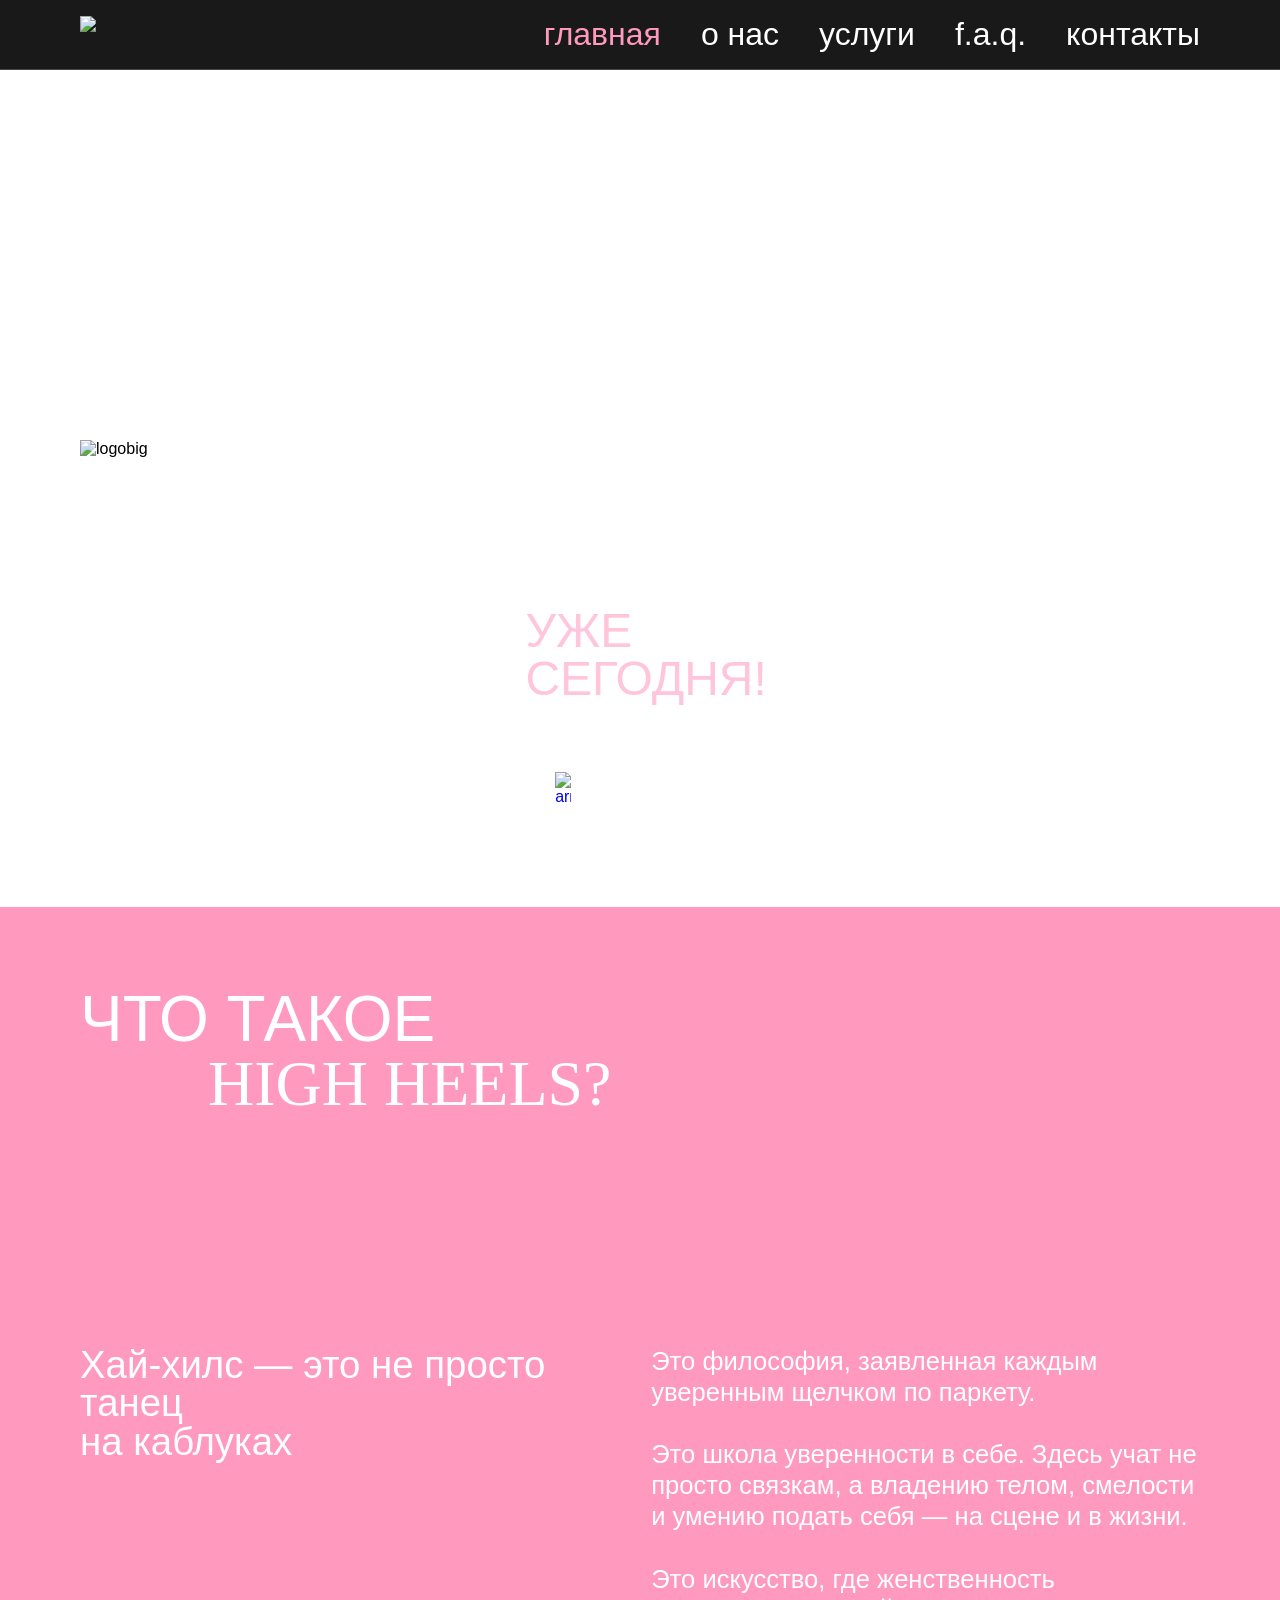
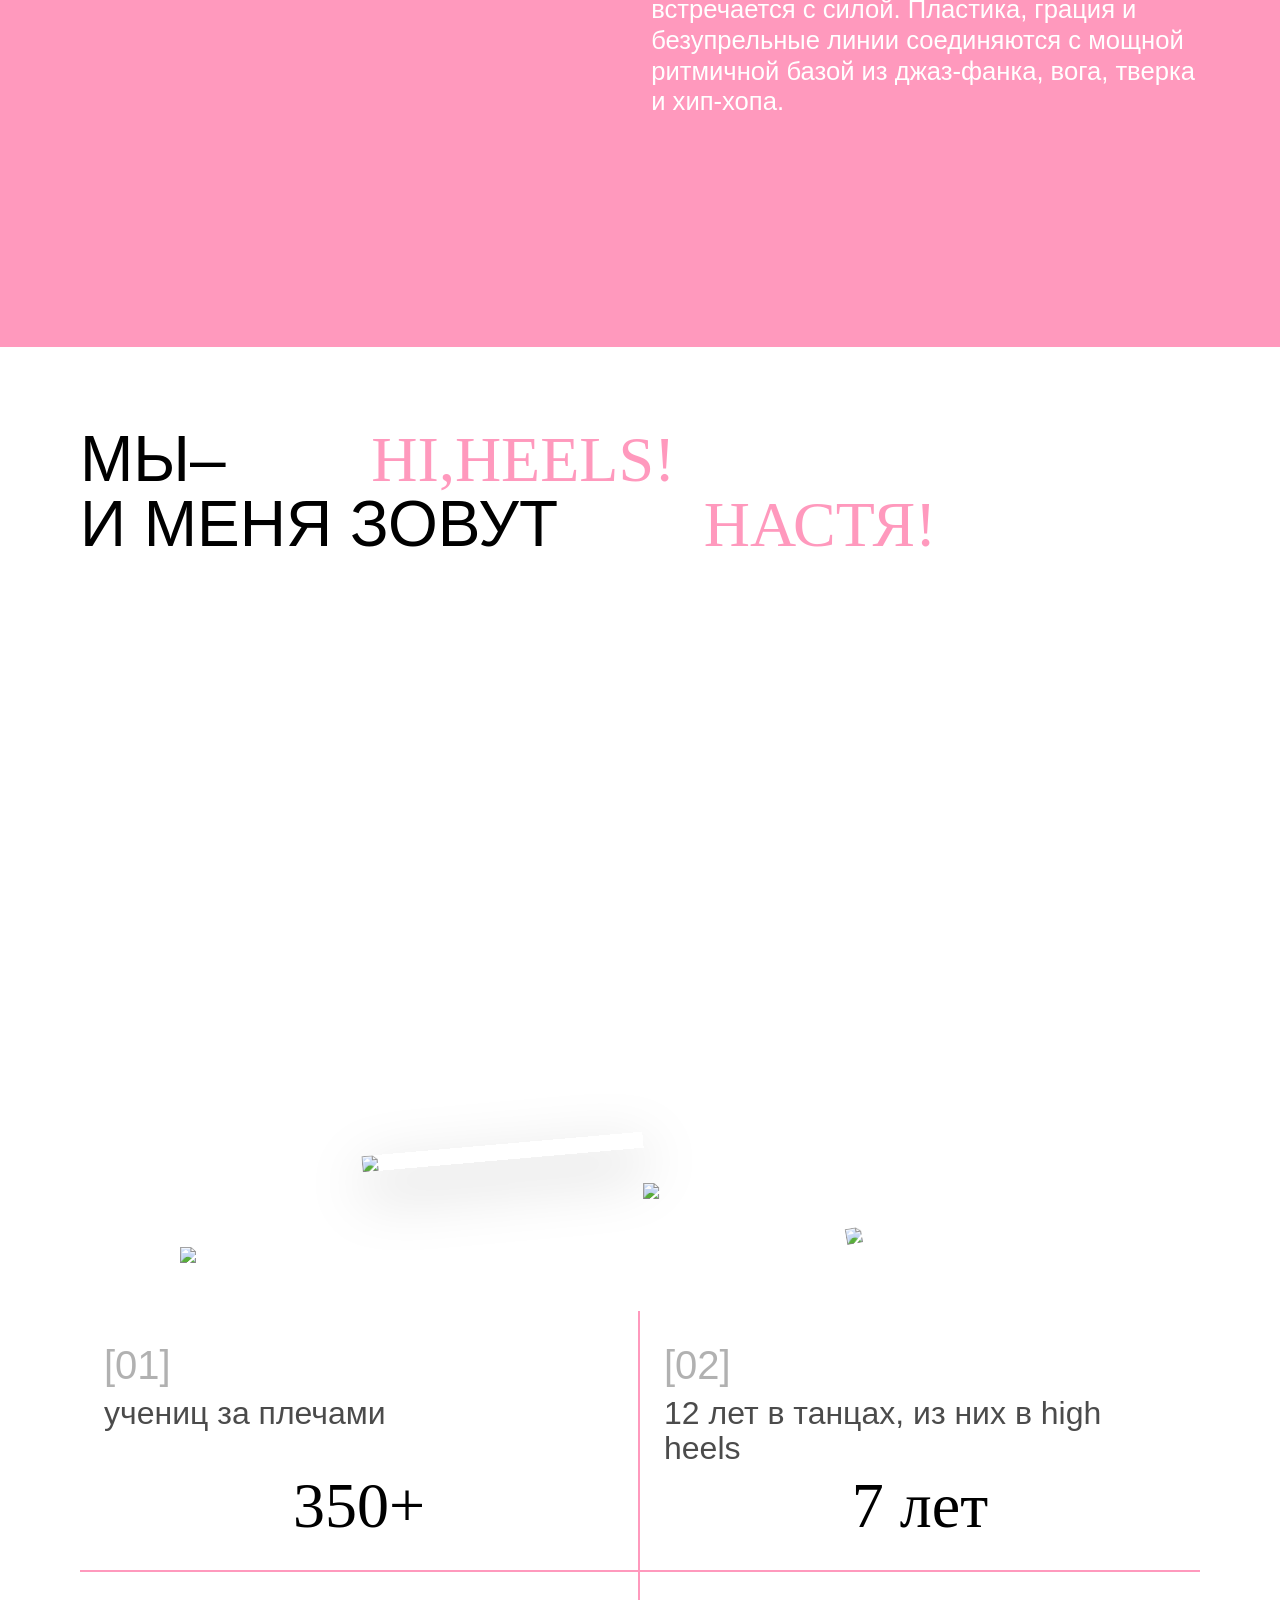
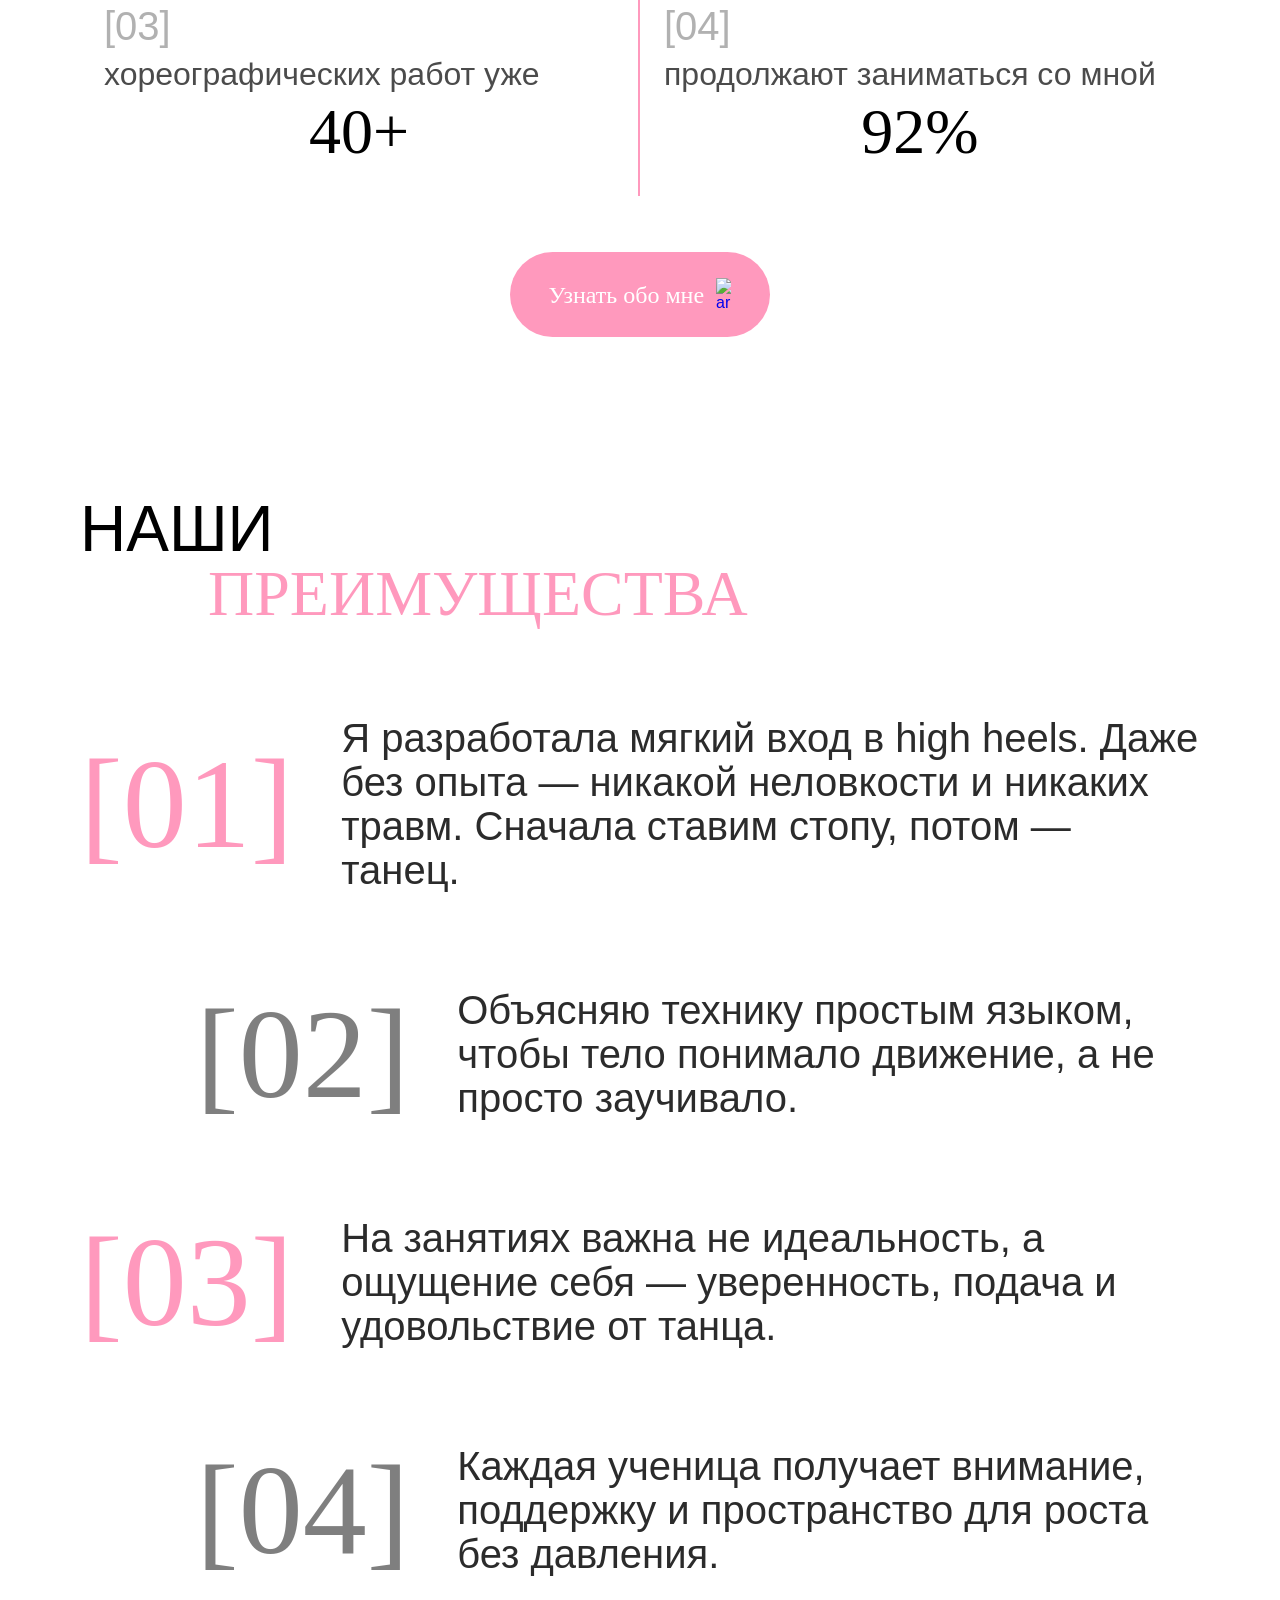
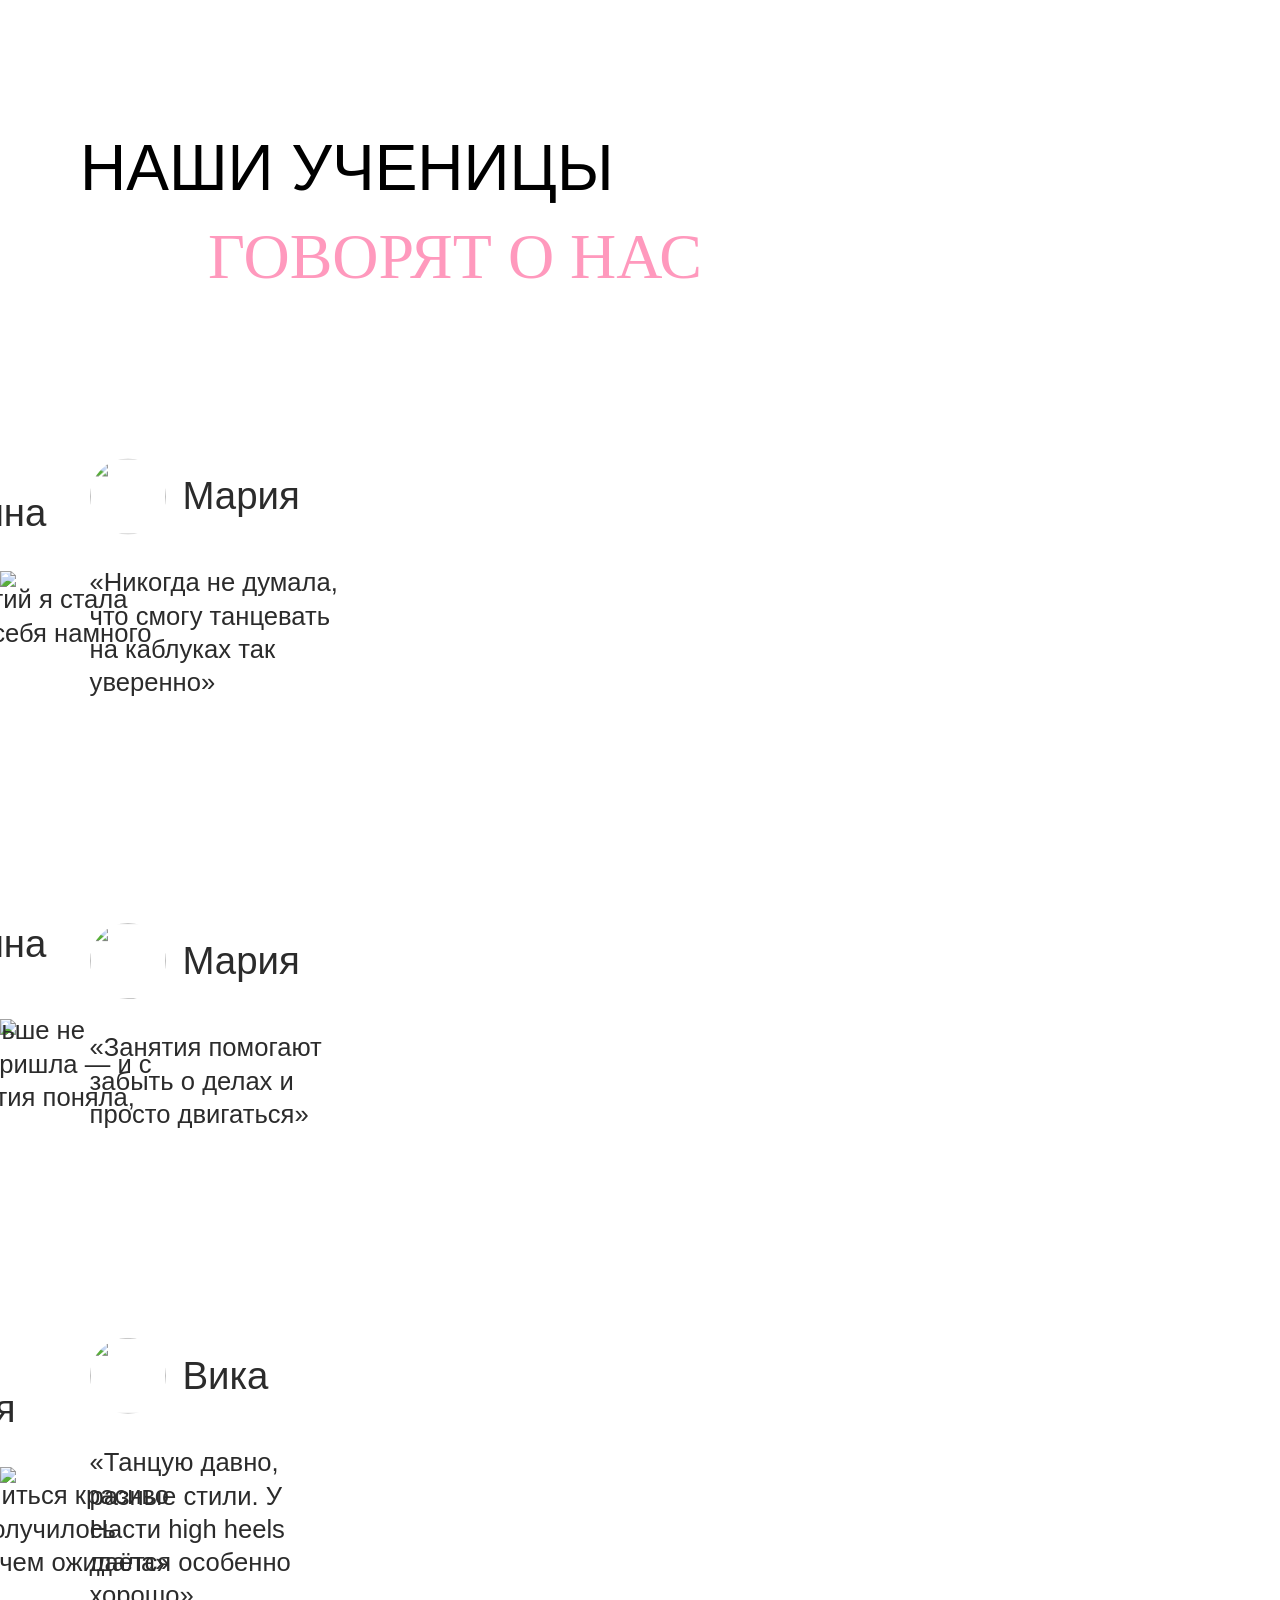
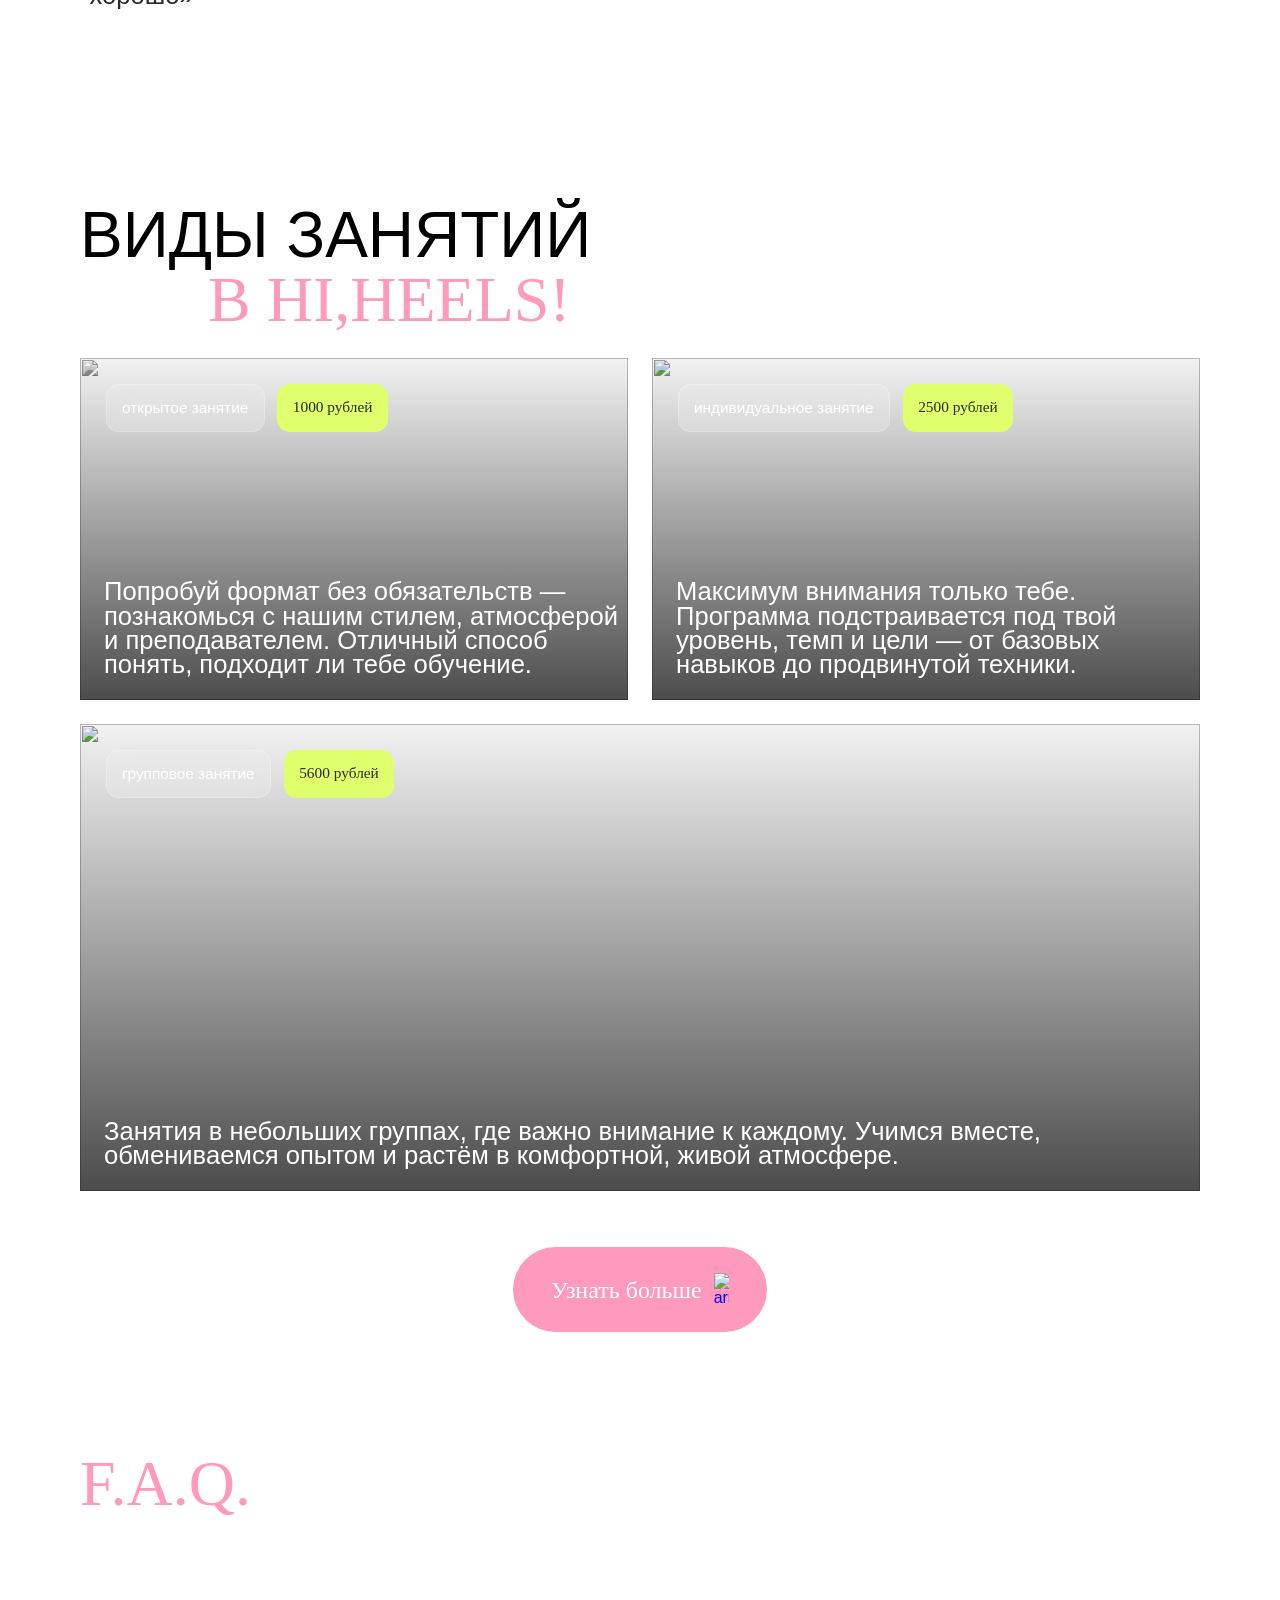
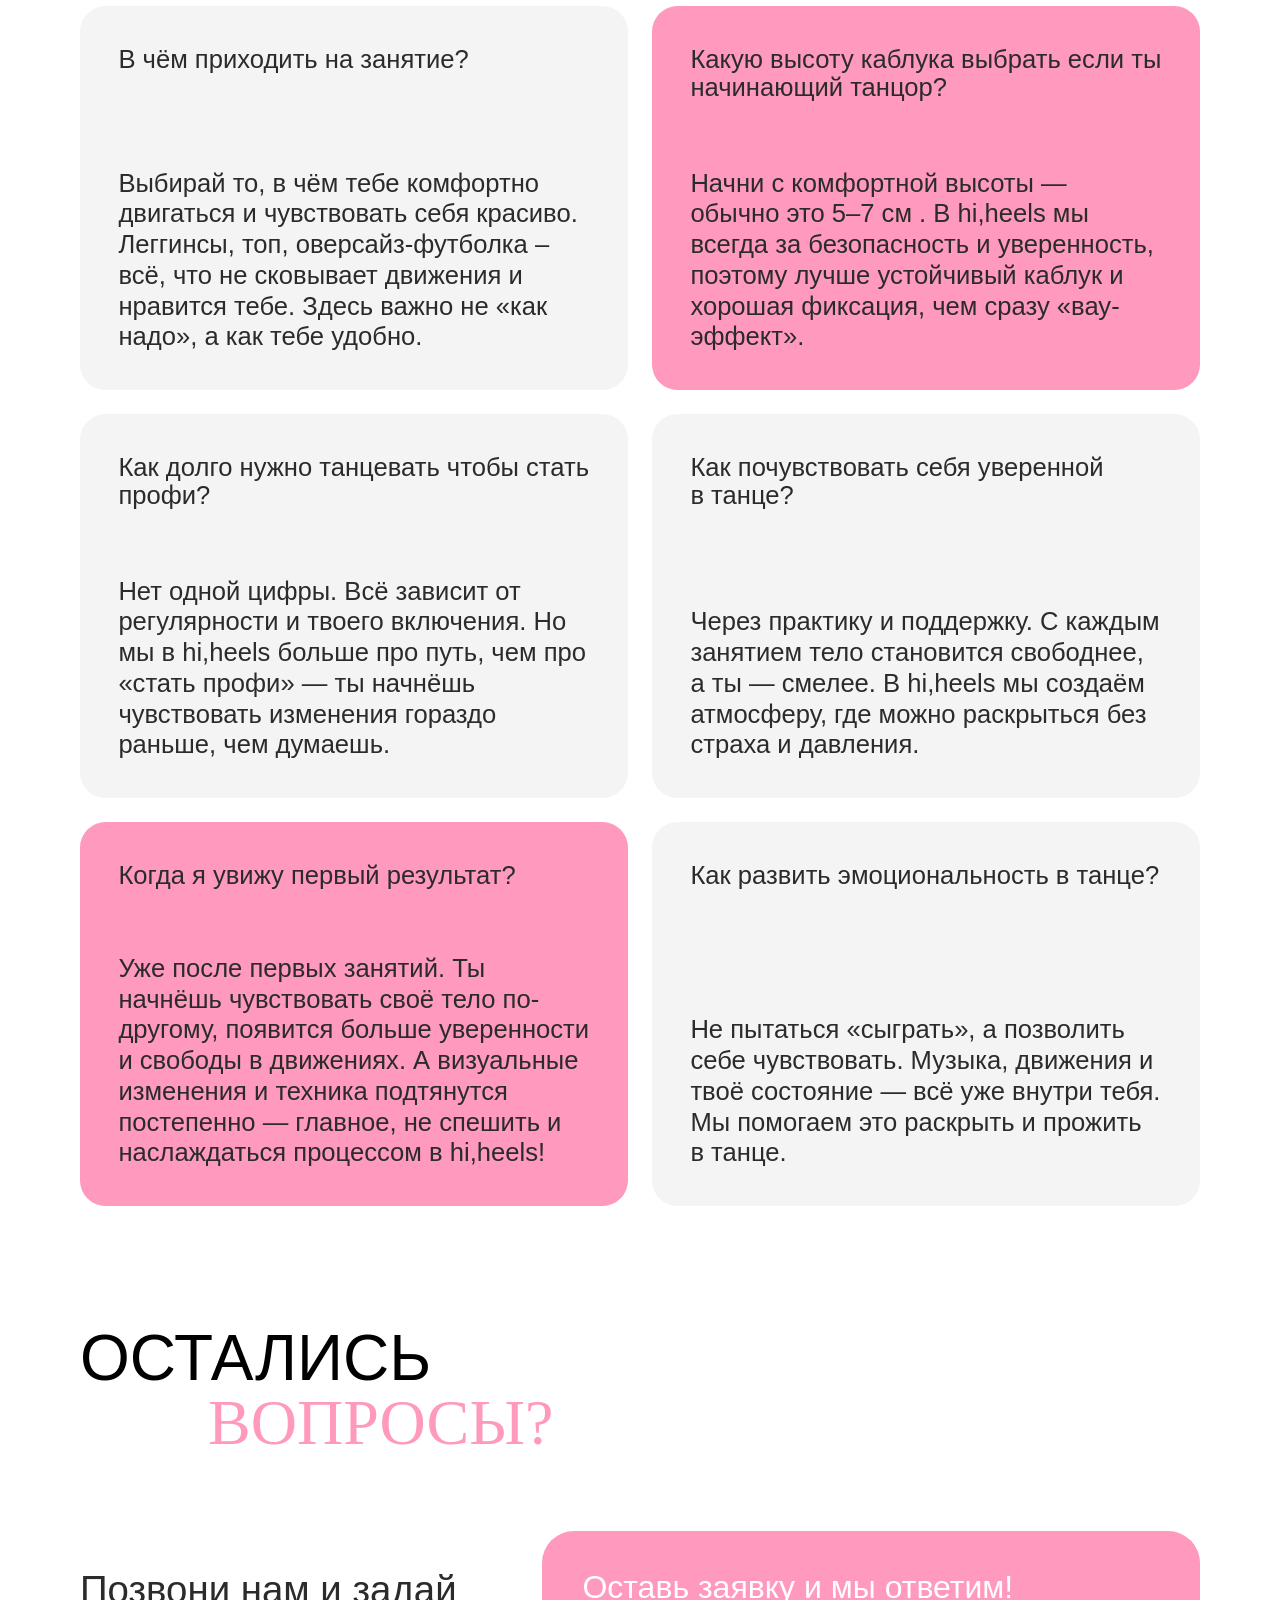
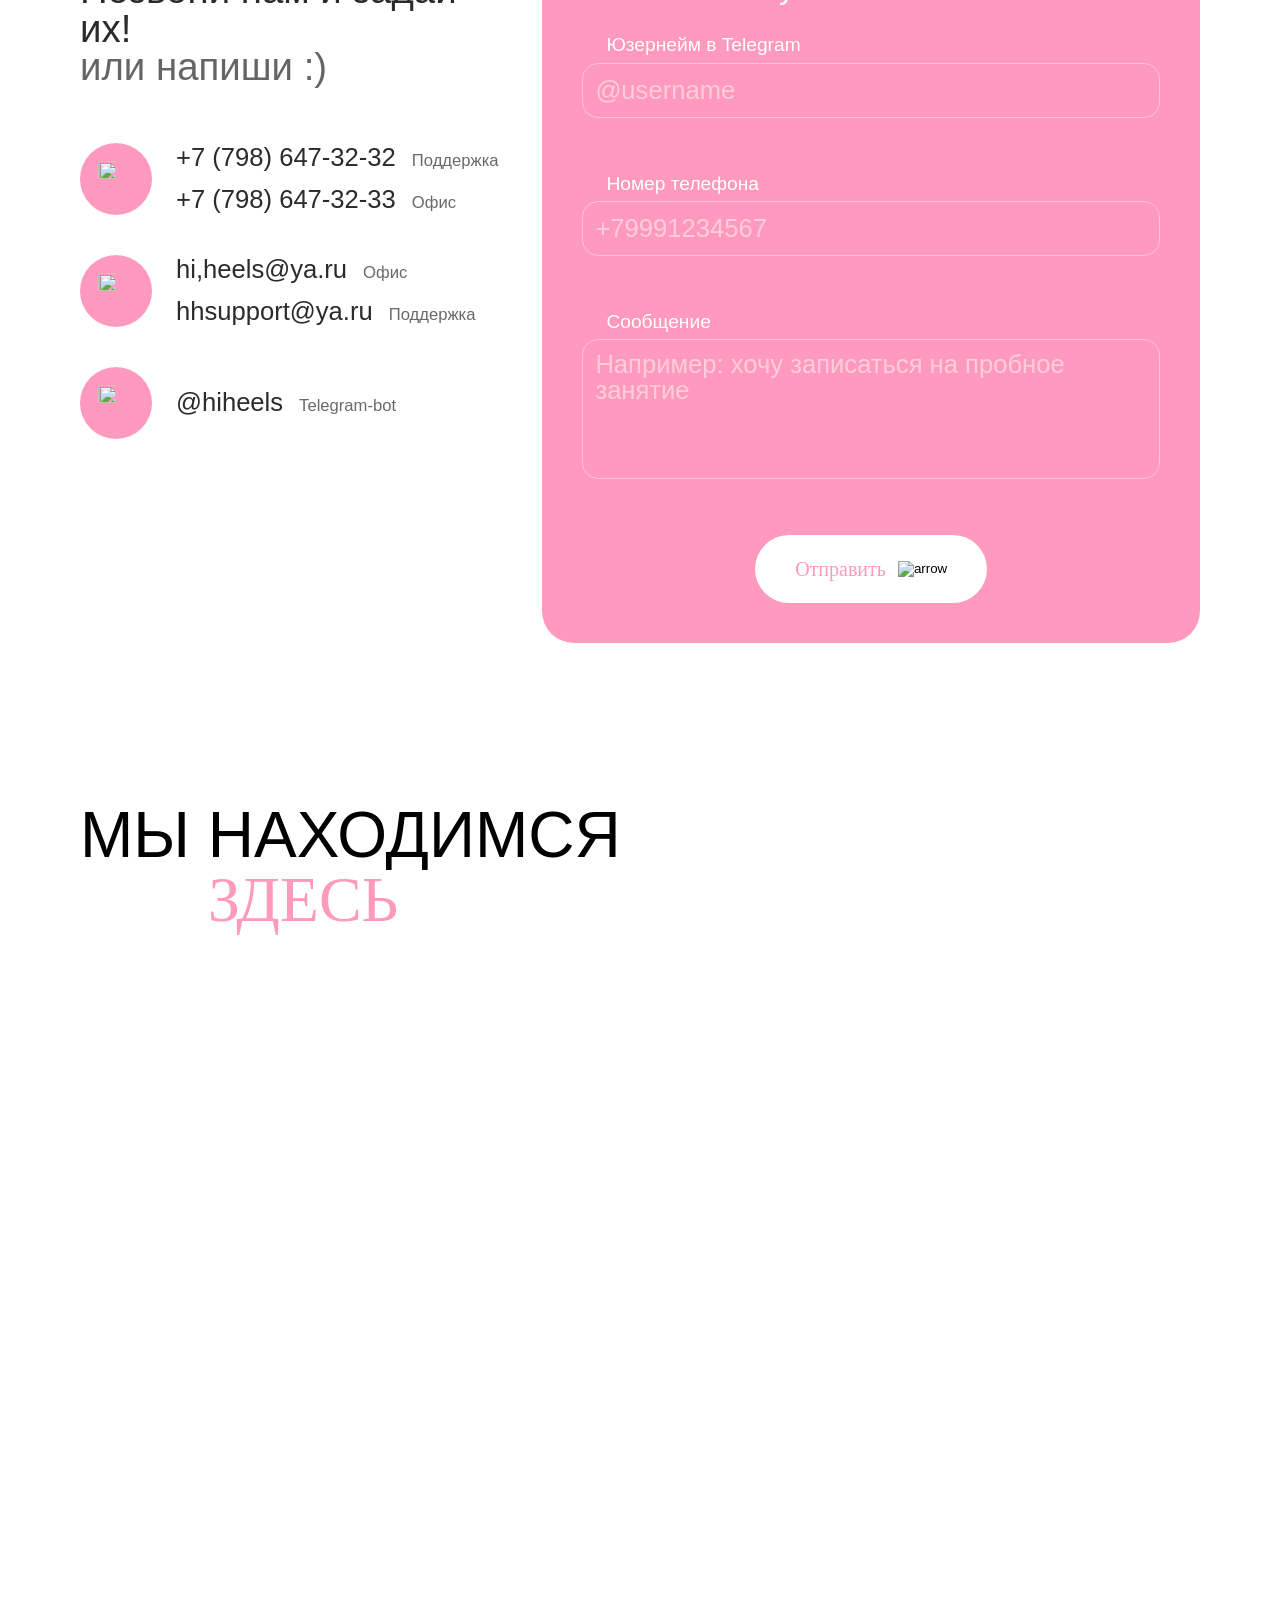
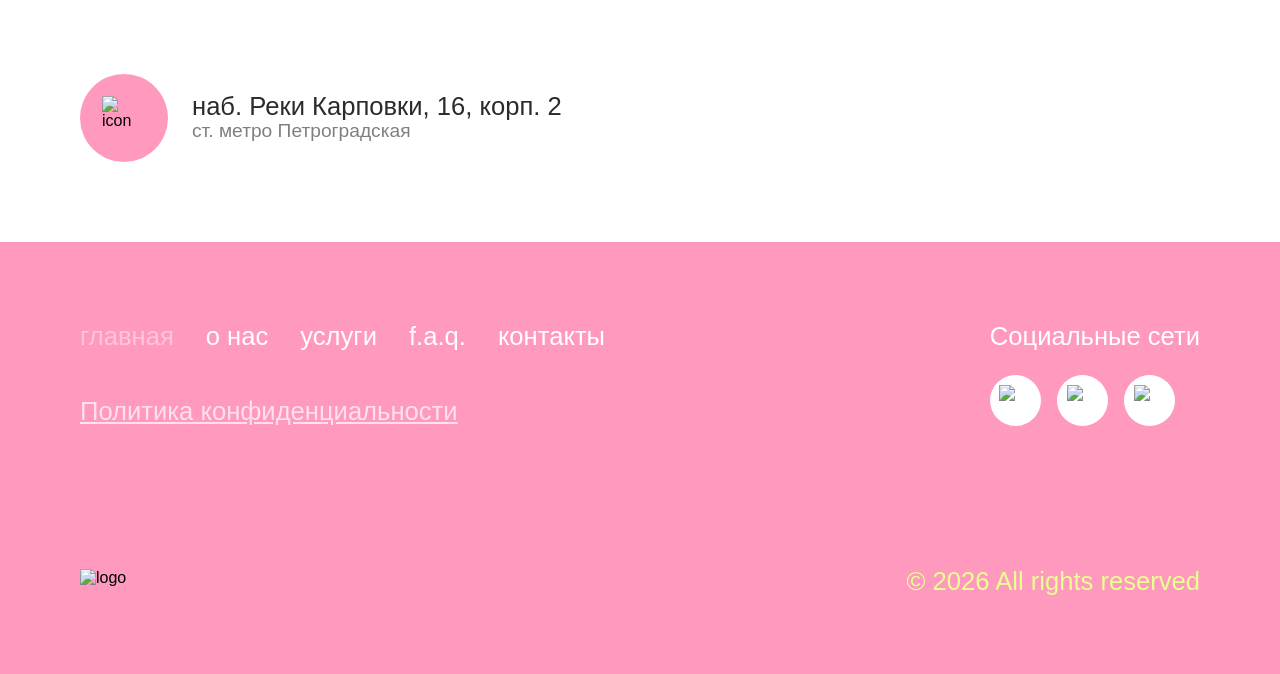
==== index.html @ 3f6cf557 "Add files via upload" ====
<!DOCTYPE html>
<html lang="ru">
    <head> 
        <meta charset="UTF-8"> 
        <meta name="viewport" content="width=device-width, initial-scale=1.0"> 
        <title>HI, HEELS!</title> <link rel="stylesheet" href="style.css"> 
    </head> 
    <body>
        <header class="header header-dark"> 
            <div class="log1">
                <img src="images/logoshort.svg">
            </div>
            <nav class="text">
                <a href="index.html" class="nav-link active">главная</a>
                <a href="about.html" class="nav-link">о нас</a>
                <a href="wedo.html" class="nav-link">услуги</a>
                <a href="index.html#faq" class="nav-link">f.a.q.</a>
                <a href="#contacts" class="nav-link">контакты</a>
            </nav>
            <button class="burger">
                <span></span>
                <span></span>
            </button>
        </header>
        <div class="mobile-menu">
            <button class="mobile-close-btn">✕</button>
            <nav class="mobile-nav">
                <a href="index.html" class="mobile-link active">главная</a>
                <a href="about.html" class="mobile-link">о нас</a>
                <a href="wedo.html" class="mobile-link">услуги</a>
                <a href="index.html#faq" class="mobile-link">faq</a>
                <a href="#contacts" class="mobile-link">контакты</a>
            </nav>
        </div>
        <div class="main-container">
            <section class="hero">
                <div class="log2">
                    <img src="images/logobig.svg" alt="logobig">
                </div>
                <div class="text2">
                    <div class="zag">
                        <h1>НАЧНИ СВОЙ<br> ТАНЦЕВАЛЬНЫЙ ПУТЬ</h1>
                        <h2>УЖЕ СЕГОДНЯ!</h2>
                    </div>
                    <a href="wedo.html" class="btn-main">
                        <span>Записаться на занятие</span>
                        <img src="images/arrowwh.svg" alt="arrow" class="btn-icon">
                    </a>
                </div>
            </section>
        </div>
        <div class="pink">
            <h2 class="title title2">
                ЧТО ТАКОЕ<br>
                <span class="title-accent2">HIGH HEELS?</span>
            </h2>
            <img class="pink-decor pink-decor-left" src="images/forp.png" alt="">
            <img class="pink-decor pink-decor-right" src="images/forp.png" alt="">
            <div class="ttt">
                <div class="ttw-right">
                    <h4>Хай-хилс — это не просто танец<br> на каблуках</h4>
                </div>
                <div class="ttw">
                    <h3>Это философия, заявленная каждым уверенным щелчком по паркету.</h3>
                    <h3>Это школа уверенности в себе. Здесь учат не просто связкам, а владению телом, смелости и умению подать себя — на сцене и в жизни.</h3>
                    <h3>Это искусство, где женственность встречается с силой. Пластика, грация 
и безупрельные линии соединяются 
с мощной ритмичной базой из джаз-фанка, вога, тверка и хип-хопа.</h3>
                </div>
            </div>
        </div>
        <div class="weare">
            <h2 class="title">
                МЫ– <span class="title-accent">HI,HEELS!</span>
            </h2>
        
            <h2 class="title">
                И МЕНЯ ЗОВУТ <span class="title-accent">НАСТЯ!</span>
            </h2>
            <div class="photos">
                <img src="images/ph1.png" class="photo p1">
                <img src="images/ph2.png" class="photo p2">
                <img src="images/ph3.png" class="photo p3">
                <img src="images/ph4.png" class="photo p4">
            </div>
            <div class="stats">
                <div class="stats-grid">
            
                    <div class="stat">
                        <div class="stat-num">[01]</div>
                        <div class="stat-text">учениц за плечами</div>
                        <div class="stat-value">350+</div>
                    </div>
            
                    <div class="stat">
                        <div class="stat-num">[02]</div>
                        <div class="stat-text">12 лет в танцах, из них в high heels</div>
                        <div class="stat-value">7 лет</div>
                    </div>
            
                    <div class="stat">
                        <div class="stat-num">[03]</div>
                        <div class="stat-text">хореографических работ уже</div>
                        <div class="stat-value">40+</div>
                    </div>
            
                    <div class="stat">
                        <div class="stat-num">[04]</div>
                        <div class="stat-text">продолжают заниматься со мной</div>
                        <div class="stat-value">92%</div>
                    </div>
            
                </div>
            </div>
            <a href="about.html" class="btn-new">
                <span>Узнать обо мне</span>
                <img src="images/arrowwh.svg" alt="arrow" class="btn-icon">
            </a>
        </div>
        <div class="pluses">
            <h2 class="title">
                НАШИ<br>
                <span class="title-accent">ПРЕИМУЩЕСТВА</span>
            </h2>
            <div class="pluses-list">
                <div class="plus-item plus-1">
                    <div class="plus-number">[01]</div>
                    <div class="plus-text">
                        Я разработала мягкий вход в high heels. Даже без опыта — никакой неловкости и никаких травм. Сначала ставим стопу, потом — танец.
                    </div>
                </div>
                <div class="plus-item plus-2">
                    <div class="plus-number1">[02]</div>
                    <div class="plus-text">
                        Объясняю технику простым языком, чтобы тело понимало движение, а не просто заучивало.
                    </div>
                </div>
                <div class="plus-item plus-3">
                    <div class="plus-number">[03]</div>
                    <div class="plus-text">
                        На занятиях важна не идеальность, а ощущение себя — уверенность, подача и удовольствие от танца.
                    </div>
                </div>
                <div class="plus-item plus-4">
                    <div class="plus-number1">[04]</div>
                    <div class="plus-text">
                        Каждая ученица получает внимание, поддержку и пространство для роста без давления.
                    </div>
                </div>
            </div>
        </div>
        <div class="talk">
            <div class="section-title">
                <h2 class="title">НАШИ УЧЕНИЦЫ</h2>
                <h2 class="title">
                    <span class="title-accent">ГОВОРЯТ О НАС</span>
                </h2>
            </div>
        </div>
        <section class="horizontal-section">
            <div class="horizontal-sticky">
        
                <div class="horizontal-track">
        
                    <img src="images/linef.png" class="review-line">
                    <div class="review-card review-1">
                        <div class="review-author">
                            <img src="images/re1.png" alt="">
                            <span>Мария</span>
                        </div>
                        <p>
                            «Никогда не думала,
                            что смогу танцевать
                            на каблуках так уверенно»
                        </p>
                    </div>
                    <div class="review-card review-3">
                        <div class="review-author">
                            <img src="images/re2.png" alt="">
                            <span>Алина</span>
                        </div>
                    
                        <p>
                            «После занятий
                            я стала чувствовать
                            себя намного увереннее»
                        </p>
                    </div>
                    <div class="review-card review-2">
                        <div class="review-author">
                            <img src="images/re3.png" alt="">
                            <span>Мария</span>
                        </div>
                        <p>
                            «Никогда не думала,
                            что смогу танцевать
                            на каблуках так уверенно»
                        </p>
                    </div>
        
                </div>
        
            </div>
        </section>
        <section class="horizontal-section">
            <div class="horizontal-sticky">
        
                <div class="horizontal-track">
        
                    <img src="images/linef.png" class="review-line">
                    <div class="review-card review-1">
                        <div class="review-author">
                            <img src="images/re4.png" alt="">
                            <span>Мария</span>
                        </div>
                        <p>
                            «Занятия помогают забыть о делах и просто двигаться»
                        </p>
                    </div>
                    <div class="review-card review-3">
                        <div class="review-author">
                            <img src="images/re5.png" alt="">
                            <span>Алина</span>
                        </div>
                    
                        <p>
                            «Никогда раньше не танцевала. Пришла — и с первого занятия поняла, что это моё»
                        </p>
                    </div>
                    <div class="review-card review-2">
                        <div class="review-author">
                            <img src="images/re6.png" alt="">
                            <span>Настя</span>
                        </div>
                        <p>
                            «Пришла за пластикой 
                            и осанкой. Через пару месяцев заметила, что стала увереннее»
                        </p>
                    </div>
        
                </div>
        
            </div>
        </section>
        <section class="horizontal-section">
            <div class="horizontal-sticky">
        
                <div class="horizontal-track">
        
                    <img src="images/linef.png" class="review-line">
                    <div class="review-card review-1">
                        <div class="review-author">
                            <img src="images/re7.png" alt="">
                            <span>Вика</span>
                        </div>
                        <p>
                            «Танцую давно, разные стили. 
                            У Насти high heels даётся особенно хорошо»
                        </p>
                    </div>
                    <div class="review-card review-3">
                        <div class="review-author">
                            <img src="images/re8.png" alt="">
                            <span>Катя</span>
                        </div>
                    
                        <p>
                            «Хотела научиться красиво двигаться. Получилось даже лучше, чем ожидала»
                        </p>
                    </div>
                    <div class="review-card review-2">
                        <div class="review-author">
                            <img src="images/re9.png" alt="">
                            <span>Кристина</span>
                        </div>
                        <p>
                            «Никогда не думала,
                            что смогу танцевать
                            на каблуках так уверенно»
                        </p>
                    </div>
                </div>
            </div>
        </section>
        <div class="classes">
            <h2 class="title">ВИДЫ ЗАНЯТИЙ</h2>
            <h2 class="title"><span class="title-accent">В HI,HEELS!</span></h2>
            <div class="classes-cards">
                <div class="class-card">
                    <img src="images/b33ET.jpg" alt="">
                    <div class="card-top">
                        <span class="card-tag">открытое занятие</span>
                        <span class="card-price">1000 рублей</span>
                    </div>
                    <div class="card-bottom">
                        Попробуй формат без обязательств — познакомься с нашим стилем, атмосферой и преподавателем. Отличный способ понять, подходит ли тебе обучение.
                    </div>
                    <div class="card-mobile-info">
                        <div class="card-mobile-title">
                            Открытое занятие
                        </div>
                        <div class="card-mobile-time">
                            2 часа
                        </div>
                    </div>
                </div>

                <div class="class-card">
                    <img src="images/facetface.jpg" alt="">
                    <div class="card-top">
                        <span class="card-tag">индивидуальное занятие</span>
                        <span class="card-price">2500 рублей</span>
                    </div>
                    <div class="card-bottom">
                        Максимум внимания только тебе. Программа подстраивается под твой уровень, темп и цели — от базовых навыков до продвинутой техники.
                    </div>
                    <div class="card-mobile-info">
                        <div class="card-mobile-title">
                            Индивидуальное занятие
                        </div>
                        <div class="card-mobile-time">
                            2 часа
                        </div>
                    </div>
                </div>

                <div class="class-card class-card-big">
                    <img src="images/groptask.jpg" alt="">
                    <div class="card-top">
                        <span class="card-tag">групповое занятие</span>
                        <span class="card-price">5600 рублей</span>
                    </div>
                    <div class="card-bottom">
                        Занятия в небольших группах, где важно внимание к каждому. Учимся вместе, обмениваемся опытом и растём в комфортной, живой атмосфере.
                    </div>
                    <div class="card-mobile-info">
                        <div class="card-mobile-title">
                            Групповое занятие
                        </div>
                        <div class="card-mobile-time">
                            8 занятий / 2 часа
                        </div>
                    </div>
                </div>
            </div>
            <a href="wedo.html" class="btn-new">
                <span>Узнать больше</span>
                <img src="images/arrowwh.svg" alt="arrow" class="btn-icon">
            </a>
        </div>
        <div class="faq" id="faq">
            <h2 class="title title-accent3">F.A.Q.</h2>
            <div class="faq-grid">
        
                <div class="faq-card type-dark">
                    <div class="faq-top">
                        <h3>В чём приходить на занятие?</h3>
                        <p>Выбирай то, в чём тебе комфортно двигаться и чувствовать себя красиво.
                            Леггинсы, топ, оверсайз-футболка – всё, что не сковывает движения и нравится тебе. Здесь важно не «как надо», а как тебе удобно.</p>
                    </div>
                </div>
        
                <div class="faq-card type-pink">
                    <div class="faq-top">
                        <h3>Какую высоту каблука выбрать если ты начинающий танцор?</h3>
                        <p>Начни с комфортной высоты — обычно это 5–7 см . В hi,heels мы всегда за безопасность и уверенность, поэтому лучше устойчивый каблук и хорошая фиксация, чем сразу «вау-эффект».</p>
                    </div>
                </div>
        
                <div class="faq-card type-bg">
                    <div class="faq-top">
                        <h3>Как долго нужно танцевать чтобы стать профи?</h3>
                        <p>Нет одной цифры. Всё зависит от регулярности и твоего включения. Но мы в hi,heels больше про путь, чем про «стать профи» — ты начнёшь чувствовать изменения гораздо раньше, чем думаешь.</p>
                    </div>
                </div>
        
                <div class="faq-card type-dark">
                    <div class="faq-top">
                        <h3>Как почувствовать себя уверенной<br> в танце?</h3>
                        <p>Через практику и поддержку.
                            С каждым занятием тело становится свободнее, а ты — смелее. В hi,heels мы создаём атмосферу, где можно раскрыться без страха и давления.</p>
                    </div>
                </div>
        
                <div class="faq-card type-pink">
                    <div class="faq-top">
                        <h3>Когда я увижу первый результат?</h3>
                        <p>Уже после первых занятий. Ты начнёшь чувствовать своё тело по-другому, появится больше уверенности и свободы в движениях. А визуальные изменения и техника подтянутся постепенно — главное, не спешить и наслаждаться процессом в hi,heels! </p>
                    </div>
                </div>

                <div class="faq-card type-bg">
                    <div class="faq-top">
                        <h3>Как развить эмоциональность в танце?</h3>
                        <p>Не пытаться «сыграть», а позволить себе чувствовать. Музыка, движения и твоё состояние — всё уже внутри тебя. Мы помогаем это раскрыть и прожить в танце.</p>
                    </div>
                </div>
        
            </div>

        </div>
        <div class="contacts" id="contacts">
            <h2 class="title">ОСТАЛИСЬ</h2>
            <h2 class="title"><span class="title-accent">ВОПРОСЫ?</span></h2>

            <div class="contacts-grid">
        
                <div class="contacts-left">
                    
                    <div class="contacts-subtitle">
                        <h3>Позвони нам и задай их!</h3>
                        <p>или напиши :)</p>
                    </div>
                    <div class="contacts-list">
                        <div class="contact-item">
                            <div class="contact-circle">
                                <img src="images/phone.png" alt="">
                            </div>
                            <div class="contact-info">
                                <div class="cont">
                                    <a href="tel:+77986473232">+7 (798) 647-32-32</a>
                                    <span>Поддержка</span>
                                </div>
                                <div class="cont">
                                    <a href="tel:+77986473233">+7 (798) 647-32-33</a>
                                    <span>Офис</span>
                                </div>
                            </div>
                        </div>
                        <div class="contact-item">
                            <div class="contact-circle">
                                <img src="images/mail.png" alt="">
                            </div>
                            <div class="contact-info">
                                <div class="cont">
                                    <a href="mailto:hi,heels@ya.ru">hi,heels@ya.ru</a>
                                    <span>Офис</span>
                                </div>
                                <div class="cont">
                                    <a href="mailto:hhsupport@ya.ru">hhsupport@ya.ru</a>
                                    <span>Поддержка</span>
                                </div>
                            </div>
                        </div>
                        <div class="contact-item">
                            <div class="contact-circle">
                                <img src="images/tg.png" alt="">
                            </div>
                            <div class="contact-info">
                                <div class="cont">
                                    <a href="https://t.me/hiheels" target="_blank">@hiheels</a>
                                    <span>Telegram-bot</span>
                                </div>
                            </div>
                        </div>
                    </div>
                </div>
                <div class="contacts-right">
                    <form class="contact-form" id="contactForm" novalidate>
                        <h3 class="form-title">Оставь заявку и мы ответим!</h3>
                        <div class="form-group">
                            <label for="tg">Юзернейм в Telegram</label>
                            <input 
                                type="text" 
                                id="tg" 
                                name="tg"
                                placeholder="@username"
                                required
                                pattern="^@[a-zA-Z0-9_]{5,32}$"
                            >
                            <span class="error"></span>
                        </div>
                        <div class="form-group">
                            <label for="phone">Номер телефона</label>
                            <input 
                                type="tel" 
                                id="phone" 
                                name="phone"
                                placeholder="+79991234567"
                                required
                                pattern="^(\+7|8)\d{10}$"
                            >
                            <span class="error"></span>
                        </div>
                        <div class="form-group">
                            <label for="message">Сообщение</label>
                            <textarea 
                                id="message" 
                                name="message"
                                placeholder="Например: хочу записаться на пробное занятие"
                                required
                                minlength="10"
                            ></textarea>
                            <span class="error"></span>
                        </div>
                        <button type="submit" class="form-btn">
                            <span>Отправить</span>
                            <img class="form-btn-icon-default" src="images/arrow.svg" alt="arrow">
                            <img class="form-btn-icon-hover" src="images/arrowwh.svg" alt="arrow">
                        </button>
                    </form>
                </div>
            </div>
        </div>
        <div class="map-block">
    
            <h2 class="title">МЫ НАХОДИМСЯ</h2>
            <h2 class="title"><span class="title-accent">ЗДЕСЬ</span></h2>
        
            <div class="map-wrapper">
                <a class="map-link"
                   href="https://yandex.ru/maps/?text=наб.%20Реки%20Карповки%2C%2016%2C%20корп.%202"
                   target="_blank">
        
                    <iframe 
                        src="https://yandex.ru/map-widget/v1/?ll=30.3012%2C59.9696&z=16&pt=30.3012%2C59.9696,pm2rdm"
                        frameborder="0">
                    </iframe>
        
                </a>
                <div class="map-info">
                    <div class="map-avatar">
                        <img src="images/loc.png" alt="icon">
                    </div>
                    <div class="map-text">
                        <p class="map-address">наб. Реки Карповки, 16, корп. 2</p>
                        <p class="map-metro">ст. метро Петроградская</p>
                    </div>
        
                </div>
        
            </div>
        </div>
        <footer class="footer">
            <div class="footer-container">
                <div class="ff">
                    <div class="leftfoot">
                        <div class="footer-nav">
                            <a href="index.html" class="active">главная</a>
                            <a href="about.html">о нас</a>
                            <a href="wedo.html">услуги</a>
                            <a href="index.html#faq">f.a.q.</a>
                            <a href="index.html#contacts" class="nav-link">контакты</a>
                        </div>
                        <div class="polit">Политика конфиденциальности</div>
                    </div>
                    <div class="foot">
                        <a>Социальные сети</a>
                        <div class="socials">
                            <a href="https://t.me/yourname" target="_blank" class="social-circle">
                                <img src="images/tg.svg" alt="Telegram">
                            </a>
                            <a href="https://vk.com/yourname" target="_blank" class="social-circle">
                                <img src="images/vk.svg" alt="VK">
                            </a>
                            <a href="https://wa.me/79999999999" target="_blank" class="social-circle">
                                <img src="images/wh.svg" alt="WhatsApp">
                            </a>
                        </div>
                    </div>
                </div>
                <div class="fff">
                    <div class="lgbg">
                        <img src="images/logogr.svg" alt="logo">
                    </div>
                    <div class="lgtxt">© 2026 All rights reserved</div>
                </div>
            </div>
        </footer>
        <div class="popup-overlay" id="popupOverlay">
            <div class="popup">
                <button class="popup-close" id="popupClose">✕</button>
                <h2 class="popup-title">Спасибо!</h2>
                <p class="popup-text">Ваша заявка успешно отправлена.<br>Мы свяжемся с вами в ближайшее время.</p>
                <button class="popup-btn" id="popupBtnOk">Хорошо</button>
            </div>
        </div>
        <script src="script.js"></script>
    </body>
</html>
---- style.css ----
/* ОБЩЕЕ */
* {
    margin: 0;
    padding: 0;
    box-sizing: border-box;
}

body {
    overflow-x: hidden;
    font-family: 'Nexa', sans-serif;
    background: #fff;
}

img {
    display: block;
    max-width: 100%;
}

/* ШРИФТЫ */
@font-face {
    font-family: 'Nexa';
    src: url('fonts/Nexa-Book_0.otf') format('opentype');
    font-weight: 300;
}

@font-face {
    font-family: 'Nexa';
    src: url('fonts/Nexa-Regular_0.otf') format('opentype');
    font-weight: 400;
}

@font-face {
    font-family: 'Nexa';
    src: url('fonts/Nexa-Bold_0.otf') format('opentype');
    font-weight: 700;
}

@font-face {
    font-family: 'Seenonim';
    src: url('fonts/seenonim-v1.ttf') format('truetype');
}

/* ПАДИНГИ */
:root {
    --padding: 80px;
    --gap: 24px;
}

/* ССЫЛКИ В НАВ */
.nav-link {
    font-size: 32px;
    font-weight: 400;
    color: white;
    text-decoration: none;
    transition: 0.3s ease;
    cursor: pointer;
}

.nav-link:hover {
    color: #FFC5DA;
}

.nav-link.active {
    color: #FF99BD;
}

/* КНОПКИ СТИЛИ */
.btn-main,
.btn-new,
.btn-new1,
.form-btn {
    position: relative;
    overflow: hidden;
    transition: 0.4s ease;
    transform: translateZ(0);
}

.btn-main::before,
.btn-new::before,
.btn-new1::before,
.form-btn::before {
    content: "";
    position: absolute;
    inset: 0;
    background: linear-gradient(135deg, #FF99BD, #FFC5DA, #FF99BD);
    background-size: 200% 200%;
    opacity: 0;
    transition: 0.5s ease;
}

.btn-main,
.btn-new,
.btn-new1 {
    text-decoration: none;
}

.btn-main:hover::before,
.btn-new:hover::before,
.btn-new1:hover::before,
.form-btn:hover::before {
    opacity: 1;
    animation: gradientMove 2.5s linear infinite;
}

.btn-main span,
.btn-new span,
.btn-new1 span,
.form-btn span,
.btn-main img,
.btn-new img,
.btn-new1 img,
.form-btn img {
    position: relative;
    z-index: 1;
    transition: 0.3s ease;
}

.btn-main:hover,
.btn-new:hover,
.btn-new1:hover,
.form-btn:hover {
    transform: translateY(-2px) scale(1.02);
    box-shadow: 0 12px 30px rgba(255, 153, 189, 0.35);
}

.btn-main:active,
.btn-new:active,
.btn-new1:active,
.form-btn:active {
    transform: scale(0.97);
}
.section-title {
    display: flex;
    flex-direction: column;
    gap: 24px;
}

.title {
    font-size: clamp(24px, 5vw, 72px);
    line-height: 1;
    font-weight: 400;
}

.title-accent {
    font-family: 'Seenonim';
    color: #FF99BD;
    padding-left: clamp(44px, 10vw, 149px);
}

.title-accent3 {
    font-family: 'Seenonim';
    color: #FF99BD;
}

.title2 {
    font-size: clamp(24px, 5vw, 72px);
    line-height: 1;
    font-weight: 400;
    color: #ffffff;
}

.title-accent2 {
    font-family: 'Seenonim';
    color: #ffffff;
    padding-left: clamp(44px, 10vw, 149px);
}

.title1 {
    font-family: 'Seenonim';
    color: #FF99BD;
    font-size: clamp(24px, 5vw, 72px);
}

button {
    font-family: inherit;
    border: none;
    cursor: pointer;
}

.btn-base {
    display: inline-flex;
    align-items: center;
    justify-content: center;
    gap: 12px;
    width: fit-content;
    white-space: nowrap;
    transition: 0.3s ease;
}

.btn-icon {
    width: clamp(10px, 1.2vw, 18px);
    height: auto;
    flex-shrink: 0;
}

/* ОСН КОНТЕЙНЕР */
.main-container {
    min-height: 93vh;
    padding: 0px var(--padding) 80px;
    display: flex;
    flex-direction: column;
    position: relative;
    background-image: url('images/img111@2x@2x.png');
    background-size: 180%;
    background-position: 30% 10%;
    overflow: hidden;
    background-repeat: no-repeat;
}

/* ================= HEADER (ONLY BACKGROUND CONTROL) ================= */

.header {
    display: flex;
    justify-content: space-between;
    align-items: flex-start;
    position: sticky;
    top: 0;
    z-index: 100;

    background: rgba(0, 0, 0, 0.9);
    backdrop-filter: blur(12px);
    -webkit-backdrop-filter: blur(12px);

    border-bottom: 1px solid rgba(255, 255, 255, 0.2);
    padding: 16px var(--padding);
    width: 100%;
    transition: background 0.3s ease;
}
.main-container {
    position: relative;
    z-index: 1;
}

.header.header-transparent .burger span {
    background: #FF99BD;
}

.burger span {
    background: white;
}


.header.header-faq .burger span {
    background: #FF99BD;
}



/* ТЕКСТ МЕНЮ ДЕСК */
.text {
    display: flex;
    gap: 40px;
}

.text h1,
.text h2 {
    font-size: 32px;
    font-weight: 300;
}

.text h1 {
    color: #FFC5DA;
}

.text h2 {
    color: white;
}

/* БУРГЕР */
.burger {
    display: none;
    width: 64px;
    height: 64px;
    border-radius: 50%;
    border: 1px solid rgba(255, 255, 255, 0.4);
    background: #FFC5DA;
    backdrop-filter: blur(10px);
    cursor: pointer;
    align-items: center;
    justify-content: center;
    flex-direction: column;
    gap: 8px;
    padding: 0;
    z-index: 200;
    position: relative;
}
.btn-main::before,
.btn-new::before,
.btn-new1::before,
.form-btn::before {
    z-index: -1;
    pointer-events: none;
}
.burger span {
    width: 24px;
    height: 2px;
    background: #FF99bd;
    border-radius: 10px;
    transition: all 0.3s ease;
}

/* ХИРО */
.hero {
    flex: 1;
    position: relative;
    display: flex;
    align-items: center;
    justify-content: center;
}

.log2 {
    width: 100%;
    display: flex;
    justify-content: left;
    z-index: 2;
}

.log2 img {
    width: min(850px, 80vw);
}

.text2 {
    position: absolute;
    left: 0;
    right: 0;
    bottom: 0;
    z-index: 2;
    display: flex;
    flex-direction: column;
    gap: 48px;
    width: 65%;
}

.zag {
    display: flex;
    align-items: flex-end;
    gap: 24px;
}

.zag h1,
.zag h2 {
    font-size: clamp(32px, 4vw, 48px);
    line-height: 1;
    font-weight: 400;
}

.zag h1 {
    color: white;
}

.zag h2 {
    color: #FFC5DA;
}

.btn-main {
    display: inline-flex;
    align-items: center;
    justify-content: center;
    gap: 12px;
    padding: 20px 28px;
    border-radius: 999px;
    border: 1px solid rgba(255, 255, 255, 0.5);
    background: rgba(255, 255, 255, 0.15);
    backdrop-filter: blur(10px);
    align-self: center;
}

.btn-main span {
    font-family: 'Seenonim';
    font-size: 24px;
    color: #ffffff;
}

/* О ХАЙ ХИЛС */
.pink {
    padding: 80px var(--padding);
    display: flex;
    flex-direction: column;
    gap: 24px;
    background-color: #FF99BD;
    width: 100vw;
    position: relative;
    overflow: hidden;
}

.chapt1 h1,
.heels-title {
    font-size: clamp(48px, 5vw, 72px);
    line-height: 1;
    font-weight: 400;
}

.heels-title {
    margin-left: 149px;
    color: white;
    font-family: 'Seenonim';
}

.chapt1 h1 {
    color: white;
}

.ttw-wrap {
    display: flex;
    justify-content: space-between;
    gap: 64px;
}

.ttt {
    display: flex;
    gap: 24px;
    flex-direction: row;
    margin-top: 206px;
    margin-bottom: 150px;
    justify-content: space-between;
}

.ttw {
    max-width: 49%;
    display: flex;
    flex-direction: column;
    gap: 32px;
}

.ttw h3 {
    font-size: clamp(18px, 2vw, 32px);
    line-height: 1.2;
    font-weight: 300;
    color: white;
}

.ttw-right {
    display: flex;
    align-items: flex-start;
}

.ttw-right h4 {
    font-size: clamp(22px, 3vw, 48px);
    font-weight: 400;
    line-height: 1;
    color: #FFFFFF;
}
.pink-decor {
    position: absolute;
    bottom: 20px;
    width: clamp(170px, 30vw, 300px);
    max-width: 100%;
    height: auto;
    pointer-events: none;
    z-index: 1;
}

.pink-decor-left {
    left: 0;
    bottom: 64px;
    transform: rotate(35deg);
}

.pink-decor-right {
    right: 0;
    bottom: 640px;
    transform: rotate(93deg);
}

/* О НАС */
.weare {
    padding: 80px var(--padding);
    display: flex;
    flex-direction: column;
}

.we-top {
    display: flex;
    flex-direction: column;
    gap: 8px;
}

.line2222 {
    display: flex;
    flex-direction: row;
    align-items: baseline;
    gap: 147px;
}

.photos {
    position: relative;
    width: 100%;
    height: clamp(240px, 52vw, 760px);
    margin-top: 40px;
}

.photo {
    position: absolute;
    width: 100%;
    height: auto;
    object-fit: cover;
    transition: 0.3s ease;
}

.p1 {
    width: clamp(110px, 20vw, 380px);
    left: 100px;
    bottom: 0;
    z-index: 1;
}

.p2 {
    width: clamp(110px, 22vw, 400px);
    left: 49%;
    bottom: clamp(40px, 8vw, 140px);
    transform: translateX(-95%) rotate(-5deg);
    z-index: 3;
    box-shadow: 0 20px 60px rgba(0, 0, 0, 0.25);
}

.p3 {
    width: clamp(110px, 22vw, 400px);
    left: 49%;
    bottom: clamp(20px, 5vw, 80px);
    transform: translateX(5%);
    z-index: 2;
}

.p4 {
    width: clamp(110px, 20vw, 380px);
    right: 100px;
    bottom: 40px;
    z-index: 1;
    transform: rotate(-10deg);
}

.stats {
    margin-top: 48px;
}

.stats-grid {
    display: grid;
    grid-template-columns: repeat(4, minmax(0, 1fr));
    border-bottom: 2px solid #FF99BD;
}

.stat {
    padding: 32px 24px;
    display: flex;
    flex-direction: column;
    min-height: 220px;
    border-right: 2px solid #FF99BD;
    box-sizing: border-box;
    gap: 8px;
}

.stat:nth-child(4n) {
    border-right: none;
}

.stat-num {
    font-size: 40px;
    opacity: 0.3;
}

.stat-text {
    font-size: 32px;
    line-height: 1.1;
    opacity: 0.7;
    word-break: break-word;
    overflow-wrap: break-word;
    hyphens: auto;
}

.stat-value {
    margin-top: auto;
    align-self: center;
    font-size: clamp(28px, 5vw, 64px);
    line-height: 1;
    font-family: 'Seenonim';
}

.btn-new {
    width: fit-content;
    display: inline-flex;
    align-items: center;
    justify-content: center;
    gap: 12px;
    margin-top: 56px;
    margin-left: auto;
    margin-right: auto;
    padding: clamp(14px, 2vw, 28px) clamp(18px, 3vw, 40px);
    border-radius: 999px;
    border: none;
    background: #FF99BD;
    cursor: pointer;
    flex-shrink: 0;
}

.btn-new1 {
    width: fit-content;
    display: inline-flex;
    align-items: center;
    justify-content: center;
    gap: 12px;
    margin-left: auto;
    margin-right: auto;
    padding: clamp(14px, 2vw, 28px) clamp(18px, 3vw, 40px);
    border-radius: 999px;
    border: none;
    background: #FF99BD;
    cursor: pointer;
    flex-shrink: 0;
    text-decoration: none;
}

.btn-new span,
.btn-new1 span {
    font-size: clamp(14px, 2vw, 24px);
    font-family: 'Seenonim';
    color: white;
    line-height: 1;
}

/* ПРЕИМУЩЕСТВА */
.pluses {
    padding: 80px var(--padding);
    display: flex;
    flex-direction: column;
}

.pluses-list {
    display: flex;
    flex-direction: column;
    gap: 96px;
    margin-top: 90px;
}

.plus-item {
    display: flex;
    gap: 48px;
    align-items: center;
}

.plus-number {
    flex-shrink: 0;
    font-size: 128px;
    line-height: 1;
    font-family: 'Seenonim';
    color: #FF99BD;
}

.plus-text {
    font-size: 40px;
    line-height: 1.1;
    font-weight: 400;
    color: #2B2B2B;
}

.plus-2,
.plus-4 {
    margin-left: 116px;
}

.plus-number1 {
    flex-shrink: 0;
    font-size: 128px;
    line-height: 1;
    font-family: 'Seenonim';
    color: #2B2B2B;
    opacity: 60%;
}

/* ОТЗЫВЫ ЗАГОЛОВОК */
.talk {
    padding: 80px var(--padding) 90px;
    display: flex;
    flex-direction: column;
}

/* ОТЗЫВЫ ПРОКРУТКА */
.horizontal-section {
    position: relative;
    height: 400px;
    overflow: hidden;
    margin-bottom: 48px;
}

.horizontal-sticky {
    position: sticky;
    top: 0;
    height: 400px;
    display: flex;
    align-items: center;
    overflow: hidden;
}

.horizontal-track {
    will-change: transform;
    position: relative;
}

.review-line {
    width: auto;
    height: auto;
    display: block;
    max-width: none;
}

.review-card {
    position: absolute;
    width: clamp(200px, 25vw, 420px);
    padding: clamp(12px, 2vw, 32px);
    color: #2B2B2B;
}

.review-1 {
    top: 50%;
    left: clamp(20px, 5vw, 80px);
    transform: translate(0%, -50%);
}

.review-2 {
    top: 50%;
    right: clamp(20px, 5vw, 80px);
    transform: translate(0%, -50%);
}

.review-3 {
    position: absolute;
    top: 50%;
    left: 50%;
    transform: translate(-50%, -50%);
    width: clamp(200px, 30vw, 480px);
}

.review-card p {
    font-size: clamp(14px, 2vw, 32px);
    line-height: 1.3;
    font-weight: 300;
}

.review-author {
    display: flex;
    align-items: center;
    gap: 16px;
    margin-bottom: 32px;
}

.review-author img {
    width: clamp(48px, 6vw, 103px);
    height: clamp(48px, 6vw, 103px);
    border-radius: 50%;
    object-fit: cover;
    flex-shrink: 0;
}

.review-author span {
    font-size: clamp(18px, 3vw, 48px);
    font-weight: 400;
    opacity: 1;
}



/* ЗАНЯТИЯ */
.classes {
    padding: 80px var(--padding);
    display: flex;
    flex-direction: column;
}

.classes-cards {
    display: grid;
    grid-template-columns: 1fr 1fr;
    gap: 24px;
    margin-top: clamp(24px, 2vw, 80px);
}

.class-card {
    position: relative;
    width: 100%;
    aspect-ratio: 4 / 2.5;
    overflow: hidden;
    border-radius: 0;
}

.class-card-big {
    grid-column: span 2;
    aspect-ratio: 12 / 5;
}

.class-card img {
    width: 100%;
    height: 100%;
    object-fit: cover;
    display: block;
    transition: 0.4s ease;
}

.class-card:hover img {
    transform: scale(1.03);
}
.class-card img[src="images/b33ET.jpg"] {
    filter: grayscale(100%);
}
.card-top {
    position: absolute;
    top: clamp(12px, 2vw, 32px);
    left: clamp(12px, 2vw, 32px);
    display: flex;
    gap: clamp(8px, 1vw, 16px);
    z-index: 2;
}

.card-tag {
    background: rgba(255, 255, 255, 0.18);
    backdrop-filter: blur(12px);
    border: 1px solid rgba(255, 255, 255, 0.25);
    color: white;
    line-height: 1;
    padding: clamp(8px, 1.2vw, 24px);
    font-size: clamp(12px, 1.2vw, 32px);
    border-radius: clamp(8px, 1vw, 16px);
}

.card-price {
    background: #DFFF6C;
    color: #2B2B2B;
    font-family: 'Nexa';
    line-height: 1;
    padding: clamp(8px, 1.2vw, 24px);
    font-size: clamp(12px, 1.2vw, 32px);
    border-radius: clamp(8px, 1vw, 16px);
}

.card-bottom {
    position: absolute;
    left: 24px;
    bottom: 24px;
    z-index: 2;
    color: white;
    font-size: clamp(16px, 2vw, 32px);
    line-height: 0.95;
    font-weight: 300;
}

.class-card::after {
    content: "";
    position: absolute;
    inset: 0;
    background: linear-gradient(to top, rgba(0, 0, 0, 0.7), rgba(0, 0, 0, 0.05));
    z-index: 1;
}

.card-mobile-info {
    display: none;
}

/* ФАК */
.faq {
    padding: 40px var(--padding);
    display: flex;
    flex-direction: column;
    gap: 90px;
}

.faq-title {
    font-size: clamp(48px, 5vw, 72px);
    font-weight: 400;
    color: #FF99BD;
    font-family: 'Seenonim';
}

.faq-grid {
    display: grid;
    grid-template-columns: repeat(2, 1fr);
    gap: 24px;
}

.faq-card {
    height: clamp(170px, 30vw, 480px);
    padding: clamp(16px, 3vw, 40px);
    border-radius: clamp(16px, 2vw, 32px);
    background: #FF99BD;
    display: flex;
    flex-direction: column;
    justify-content: space-between;
}

.faq-top {
    display: flex;
    flex-direction: column;
    justify-content: space-between;
    height: 100%;
    gap: 24px;
}

.faq-card h3 {
    font-size: clamp(18px, 2vw, 48px);
    font-weight: 400;
    color: #2B2B2B;
    line-height: 1.1;
}

.faq-card p {
    font-size: clamp(14px, 2vw, 40px);
    font-weight: 300;
    color: #2B2B2B;
    line-height: 1.2;
}

.type-dark {
    background: rgba(43, 43, 43, 0.05);
}

.type-pink {
    background-image: url('images/faqim1.png');
    background-size: cover;
    background-position: center;
    background-color: #FF99BD;
}

.type-bg {
    background-image: url('images/faqim2.png');
    background-size: cover;
    background-position: center;
    background-color: rgba(43, 43, 43, 0.05);
}

/* КОНТАКТЫ */
.contacts {
    padding: 80px var(--padding);
    display: flex;
    flex-direction: column;
}

.contacts-grid {
    display: grid;
    grid-template-columns: minmax(0, 1fr) minmax(0, 1.5fr);
    gap: 24px;
    margin-top: 76px;
}

.contacts-left {
    display: flex;
    flex-direction: column;
    gap: 56px;
    margin-top: 40px;
}

.contacts-subtitle h3 {
    font-size: clamp(24px, 3vw, 48px);
    font-weight: 400;
    color: #2B2B2B;
    line-height: 1;
}

.contacts-subtitle p {
    font-size: clamp(16px, 3vw, 48px);
    opacity: 0.6;
    line-height: 1;
}

.contacts-list {
    display: flex;
    flex-direction: column;
    gap: 40px;
}

.contact-item {
    display: flex;
    align-items: center;
    gap: 24px;
}


.contact-item:hover .cont {
    transform: scale(1.02);
}
.contact-circle {
    width: 72px;
    height: 72px;
    border-radius: 50%;
    background: #FF99BD;
    display: flex;
    align-items: center;
    justify-content: center;
    flex-shrink: 0;
}

.contact-circle img {
    width: 50%;
    height: 50%;
    object-fit: contain;
}

.contact-info {
    display: flex;
    gap: 16px;
    min-width: 0;
    flex-wrap: wrap;
}

.cont {
    display: flex;
    flex-direction: row;
    align-items: baseline;
    gap: 16px;
}

.contact-info span {
    font-size: clamp(12px, 1.3vw, 24px);
    color: #2B2B2B;
    font-weight: 200;
    opacity: 0.7;
    line-height: 1;
}

.contact-info a {
    font-size: clamp(14px, 2vw, 32px);
    color: #2B2B2B;
    line-height: 1;
    text-decoration: none;
}

.contacts-right {
    background: #FF99BD;
    height: auto;
    border-radius: 32px;
    padding: 40px;
    display: flex;
    justify-content: center;
    align-items: center;
}

.contact-form {
    width: 100%;
    display: flex;
    flex-direction: column;
    gap: 32px;
}

.form-title {
    font-size: clamp(24px, 2.5vw, 40px);
    color: #ffffff;
    font-weight: 400;
    line-height: 1;
}

.form-group {
    display: flex;
    flex-direction: column;
    gap: 8px;
}

.contact-form input,
.contact-form textarea {
    width: 100%;
    padding: 12px;
    background: transparent;
    border: 1px solid rgba(255, 255, 255, 0.4);
    border-radius: 16px;
    outline: none;
    font-size: clamp(14px, 2vw, 32px);
    color: #ffffff;
    font-family: 'Nexa', sans-serif;
    font-weight: 200;
    line-height: 1;
}

.contact-form textarea {
    min-height: 140px;
    resize: none;
}

.contact-form input::placeholder,
.contact-form textarea::placeholder {
    color: rgba(255, 255, 255, 0.5);
}

.error {
    font-size: 24px;
    color: #FF4486;
    min-height: 16px;
    line-height: 1;
}

.form-btn {
    align-self: center;
    display: flex;
    align-items: center;
    gap: 12px;
    padding: 24px 40px;
    border-radius: 999px;
    border: none;
    background: #fff;
    cursor: pointer;
}

.form-btn span {
    font-size: 20px;
    color: #FF99BD;
    font-family: 'Seenonim';
    line-height: 1;
}
.form-btn:hover span {
    color: #ffffff;
}
.form-group label {
    font-size: clamp(14px, 1.5vw, 24px);
    color: #ffffff;
    font-weight: 400;
    line-height: 1;
    margin-left: 24px;
}

.form-btn-icon-hover {
    display: none;
}

.form-btn:hover .form-btn-icon-default {
    display: none;
}

.form-btn:hover .form-btn-icon-hover {
    display: inline-block;
}
.contacts-left,
.contacts-right,
.contact-info,
.cont {
    min-width: 0;
}

/* КАРТА */
.map-block {
    padding: 80px var(--padding);
    display: flex;
    flex-direction: column;
}

.map-wrapper {
    width: 100%;
    border-radius: 32px;
    overflow: hidden;
    background: #fff;
    position: relative;
    display: flex;
    flex-direction: column;
    margin-top: 66px;
}

.map-wrapper iframe {
    width: 100%;
    height: 640px;
    border: none;
}

.map-link {
    display: block;
    width: 100%;
}

.map-info {
    display: flex;
    align-items: center;
    gap: 24px;
    background: #fff;
    margin-top: 32px;
}

.map-avatar {
    width: 88px;
    height: 88px;
    border-radius: 50%;
    background: #FF99BD;
    display: flex;
    align-items: center;
    justify-content: center;
    flex-shrink: 0;
}

.map-avatar img {
    width: 50%;
    height: 50%;
    object-fit: contain;
}

.map-text {
    display: flex;
    flex-direction: column;
}

.map-address {
    font-size: clamp(16px, 2vw, 40px);
    color: #2B2B2B;
    line-height: 1;
    font-weight: 400;
}

.map-metro {
    font-size: clamp(14px, 1.5vw, 40px);
    color: #2B2B2B;
    opacity: 0.6;
    font-weight: 400;
}

/* ФУТЕР*/
.footer {
    background: #FF99BD;
    padding: 80px;
    height: auto;
}

.footer-container {
    display: flex;
    justify-content: space-between;
    gap: 40px;
    flex-wrap: wrap;
    flex-direction: column;
}

.footer-nav {
    display: flex;
    flex-direction: row;
    gap: 32px;
}

.leftfoot {
    flex-direction: column;
    display: flex;
}

.polit {
    color: #fff;
    text-decoration: underline;
    font-size: clamp(14px, 2vw, 32px);
    transition: 0.3s;
    font-weight: 300;
    opacity: 70%;
    margin-top: auto;
}

.polit:hover {
    opacity: 100%;
    color: #ffffff;
}

.footer-nav a {
    font-size: clamp(14px, 2vw, 32px);
    font-weight: 300;
    color: white;
    text-decoration: none;
    transition: 0.3s ease;
    cursor: pointer;
}

.footer-nav a:hover {
    color: #EAFF90;
}

.footer-nav a.active {
    color: #FFC5DA;
}

.footer-nav a:active {
    color: #FFC5DA;
}

.ff {
    display: flex;
    flex-direction: row;
    justify-content: space-between;
}

.fff {
    display: flex;
    flex-direction: row;
    justify-content: space-between;
    margin-top: clamp(0px, 8vw, 156px);
    gap: 8px;
}

.lgbg img {
    width: 100%;
    height: auto;
    display: block;
}

.lgtxt {
    color: #EAFF90;
    text-decoration: none;
    font-size: clamp(14px, 2vw, 32px);
    transition: 0.3s;
    font-weight: 300;
    align-self: flex-end;
    line-height: 1;
}

.foot a {
    color: #fff;
    text-decoration: none;
    font-size: clamp(14px, 2vw, 32px);
    transition: 0.3s;
    font-weight: 300;
    align-self: flex-end;
}

.foot {
    display: flex;
    flex-direction: column;
    gap: 24px;
}

.socials {
    display: flex;
    gap: 16px;
}

.social-circle {
    width: clamp(44px, 4vw, 72px);
    height: clamp(44px, 4vw, 72px);
    border-radius: 50%;
    background: #ffffff;
    display: flex;
    align-items: center;
    justify-content: center;
    transition: 0.3s ease;
}

.social-circle img {
    width: 32px;
    height: 32px;
    object-fit: contain;
}

.social-circle:hover {
    background: white;
    transform: translateY(-4px) scale(1.05);
}

.social-circle:hover img {
    filter: brightness(0);
}

/* -------------------------- MOBILE CLOSE BUTTON (inside menu) -------------------------- */
.mobile-close-btn {
    position: absolute;
    top: 8px;
    right: 8px;
    width: 48px;
    height: 48px;
    border-radius: 50%;
    background: transparent;
    border: 1px solid rgba(43, 43, 43, 0.3);
    font-size: 24px;
    color: rgb(43, 43, 43);
    cursor: pointer;
    display: flex;
    align-items: center;
    justify-content: center;
    transition: 0.3s ease;
    z-index: 10;
}

.mobile-close-btn:hover {
    background: rgba(255, 153, 189, 0.15);
    transform: scale(1.05);
}

/* -------------------------- MOBILE MENU (flyout) -------------------------- */
.mobile-menu {
    position: fixed;
    top: 16px;
    right: 40px;
    z-index: 200;
    background: rgba(255, 255, 255, 0.95);
    backdrop-filter: blur(20px);
    -webkit-backdrop-filter: blur(20px);
    border-radius: 24px;
    padding: 8px 8px 8px;
    opacity: 0;
    visibility: hidden;
    transform: translateY(-16px) scale(0.95);
    transform-origin: top right;
    transition: all 0.3s cubic-bezier(0.4, 0, 0.2, 1);
    box-shadow: 0 8px 32px rgba(0, 0, 0, 0.12);
    min-width: 220px;
}

.mobile-menu.active {
    opacity: 1;
    visibility: visible;
    transform: translateY(0) scale(1);
}

.mobile-nav {
    display: flex;
    flex-direction: column;
    gap: 8px;
}

.mobile-link {
    font-size: 16px;
    font-weight: 400;
    color: #2B2B2B;
    text-decoration: none;
    padding: 12px 20px;
    border-radius: 24px;
    transition: all 0.25s ease;
}

.mobile-link:hover {
    background: rgba(255, 153, 189, 0.15);
    color: #FF99BD;
}

.mobile-link.active {
    background: linear-gradient(135deg, #FF99BD, #FFC5DA);
    color: white;
}

/* -------------------------- BURGER -> X ANIMATION -------------------------- */
.burger {
    z-index: 101;
    transition: all 0.3s ease;
}

.burger.active span {
    background: #ffffff;
}

.burger.active span:first-child {
    transform: rotate(45deg) translate(5px, 5px);
}

.burger.active span:last-child {
    transform: rotate(-45deg) translate(5px, -5px);
}

body.menu-open {
    overflow: hidden;
}

/* -------------------------- POPUP -------------------------- */
.popup-overlay {
    position: fixed;
    top: 0;
    left: 0;
    width: 100%;
    height: 100%;
    background: rgba(0, 0, 0, 0.6);
    backdrop-filter: blur(8px);
    z-index: 1000;
    display: flex;
    align-items: center;
    justify-content: center;
    opacity: 0;
    visibility: hidden;
    transition: all 0.3s ease;
}

.popup-overlay.active {
    opacity: 1;
    visibility: visible;
}

.popup {
    background: #fff;
    border-radius: 32px;
    padding: 48px 40px;
    max-width: 480px;
    width: 90%;
    text-align: center;
    position: relative;
    transform: scale(0.9);
    transition: transform 0.3s ease;
    box-shadow: 0 20px 60px rgba(0, 0, 0, 0.3);
}

.popup-overlay.active .popup {
    transform: scale(1);
}

.popup-close {
    position: absolute;
    top: 20px;
    right: 20px;
    width: 36px;
    height: 36px;
    border-radius: 50%;
    background: transparent;
    border: none;
    font-size: 24px;
    cursor: pointer;
    color: #2B2B2B;
    transition: 0.3s ease;
    display: flex;
    align-items: center;
    justify-content: center;
}

.popup-close:hover {
    background: rgba(255, 153, 189, 0.2);
    color: #FF99BD;
}

.popup-icon {
    width: 80px;
    height: 80px;
    background: #FF99BD;
    border-radius: 50%;
    display: flex;
    align-items: center;
    justify-content: center;
    margin: 0 auto 24px;
}

.popup-icon img {
    width: 40px;
    height: 40px;
    filter: brightness(0) invert(1);
}

.popup-title {
    font-size: 32px;
    font-family: 'Seenonim';
    color: #FF99BD;
    margin-bottom: 16px;
    line-height: 1;
}

.popup-text {
    font-size: 18px;
    color: #2B2B2B;
    line-height: 1.4;
    margin-bottom: 32px;
}

.popup-btn {
    background: #FF99BD;
    border: none;
    border-radius: 999px;
    padding: 14px 32px;
    font-size: 18px;
    font-family: 'Seenonim';
    color: white;
    cursor: pointer;
    transition: 0.3s ease;
}

.popup-btn:hover {
    transform: translateY(-2px);
    background: #ff80ad;
    box-shadow: 0 8px 20px rgba(255, 153, 189, 0.4);
}

/* -------------------------- KEYFRAMES -------------------------- */
@keyframes gradientMove {
    0% {
        background-position: 0% 50%;
    }
    50% {
        background-position: 100% 50%;
    }
    100% {
        background-position: 0% 50%;
    }
}

/* -------------------------- MEDIA QUERIES -------------------------- */
@media (max-width: 1600px) {
    .main-container {
        background-size: cover;
        background-position: center;
    }
    .stats-grid {
        grid-template-columns: repeat(2, minmax(0, 1fr));
        border-bottom: none;
    }
    .stat {
        border-right: 2px solid #FF99BD;
        border-bottom: 2px solid #FF99BD;
        box-sizing: border-box;
    }
    .stat:nth-child(2n) {
        border-right: none;
    }
    .stat:nth-last-child(-n+2) {
        border-bottom: none;
    }
}

@media (max-width: 1220px) {
    .line2222 {
        gap: 80px;
    }
    .we-4 {
        align-self: flex-end;
        margin-right: 0px;
    }
    .plus-text {
        font-size: 20px;
    }
}

@media (max-width: 1100px) {
    .contacts-grid {
        grid-template-columns: 1fr;
        margin-top: 24px;
    }
}

@media (max-width: 1040px) {
    :root {
        --padding: 40px;
    }
    .line2222 {
        flex-direction: column;
        gap: 16px;
    }
    .main-container::before {
        background-position: 50% center;
    }
    .header {
        position: sticky;
        top: 0;
        left: 0;
        right: 0;
        z-index: 100;
        min-height: 64px;
    }
    .burger {
        display: flex;
        width: 40px;
        height: 40px;
        position: absolute;
        right: 40px;
        top: 50%;
        transform: translateY(-50%);
    }
    .burger.active {
        display: none;
    }
    .text {
        display: none;
    }
    .log1 {
        display: flex;
        justify-content: center;
    }
    .log1 img {
        width: 120px;
        height: auto;
    }
    .hero {
        justify-content: center;
    }
    .log2 {
        justify-content: center;
    }
    .log2 img {
        width: min(700px, 90vw);
    }
    .text2 {
        gap: 32px;
        width: 100%;
    }
    .zag {
        flex-direction: column;
        align-items: flex-start;
        gap: 12px;
    }
    .zag h2 {
        align-self: flex-end;
    }
    .zag h1,
    .zag h2 {
        font-size: clamp(28px, 5vw, 42px);
    }
    .btn-main {
        padding: 20px 28px;
    }
    .btn-main span {
        font-size: 18px;
    }
    .stats-grid {
        border-bottom: none;
        grid-template-columns: repeat(2, minmax(0, 1fr));
        gap: 0;
    }
    .stat {
        padding: 24px 16px;
        min-height: 180px;
        display: flex;
        flex-direction: column;
        gap: 12px;
        position: relative;
    }
    .stat-num {
        font-size: 32px;
    }
    .stat-text {
        font-size: 24px;
        line-height: 1.2;
    }
    .stat-value {
        margin-top: auto;
        align-self: center;
    }
    .pluses-list {
        gap: 40px;
        margin-top: 32px;
    }
    .plus-item {
        flex-direction: column;
        gap: 24px;
        align-items: flex-start;
    }
    .plus-number,
    .plus-number1 {
        font-size: 48px;
    }
    .plus-2,
    .plus-4 {
        margin-left: 0px;
    }
    .plus-text {
        font-size: 24px;
    }
    .social-circle img {
        width: 24px;
        height: 24px;
        object-fit: contain;
    }
    .pink{
        overflow: hidden;
    }
    .horizontal-section,
    .horizontal-sticky,
    .review-line {
        height: 200px;
    }
    .horizontal-section {
        margin-bottom: 32px;
    }
}

@media (max-width: 768px) {
    .class-card,
    .class-card-big {
        height: auto;
        aspect-ratio: auto;
        display: flex;
        flex-direction: column;
        gap: 8px;
    }
    .class-card img {
        aspect-ratio: 16 / 9;
    }
    .card-bottom {
        display: none;
    }
    .card-mobile-info {
        display: flex;
        justify-content: space-between;
    }
    .class-card::after {
        display: none;
    }
    .card-tag {
        background: transparent;
        backdrop-filter: none;
        border: none;
        padding: 0;
        font-size: 12px;
        color: white;
    }
    .card-price {
        font-size: 12px;
        padding: 8px 12px;
        border-radius: 8px;
    }
    .card-mobile-title {
        font-size: 16px;
        font-weight: 400;
        line-height: 1;
        color: #2B2B2B;
        max-width: 70%;
    }
    .card-mobile-time {
        font-size: 16px;
        color: #2B2B2B;
        opacity: 50%;
        white-space: nowrap;
        align-self: flex-end;
    }
    .card-top {
        gap: 0;
    }
    .card-tag {
        display: none;
    }
    .card-price {
        margin-left: 0;
    }
    .faq {
        gap: 32px;
    }
    .faq-grid {
        grid-template-columns: 1fr;
    }
    .faq-card {
        height: 200px;
        padding: 16px;
        border-radius: 16px;
    }
    .faq-card h3 {
        font-size: 16px;
    }
    .faq-card p {
        font-size: 14px;
    }
    .contacts-grid {
        gap: 24px;
    }
    .contacts-right {
        height: auto;
    }
    .contact-circle {
        width: 72px;
        height: 72px;
    }
    .contact-info span {
        font-size: 18px;
    }
    .contact-info p {
        font-size: 14px;
    }
    .map-wrapper iframe {
        height: 400px;
    }
    .map-wrapper {
        margin-top: 32px;
    }
    .map-info {
        flex-direction: row;
        align-items: center;
        gap: 16px;
        margin-top: 16px;
    }
    .map-avatar {
        width: 56px;
        height: 56px;
    }
    .map-address {
        font-size: 16px;
    }
    .map-metro {
        font-size: 14px;
    }
    .ff {
        flex-direction: column;
    }
    .p1 {
        left: 8px;
        bottom: 0;
        z-index: 1;
    }
    .p4 {
        right: 8px;
        bottom: 0px;
        z-index: 1;
        transform: rotate(-10deg);
    }
    .review-author {
        margin-bottom: 8px;
    }
    .review-line {
        width: auto;
        height: 100%;
        object-fit: contain;
    }
    .classes-cards {
        grid-template-columns: 1fr;
    }
    .class-card,
    .class-card-big {
        grid-column: span 1;
    }
    .classes-cards {
        margin-top: 24px;
    }
    .card-top {
        top: 16px;
        left: 16px;
        flex-wrap: wrap;
    }
    .card-tag,
    .card-price {
        font-size: 14px;
        padding: 10px 14px;
    }
    .card-bottom {
        left: 16px;
        bottom: 16px;
        font-size: 24px;
        max-width: 90%;
    }
    .foot {
        align-items: center;
    }
    .foot a {
        align-self: center;
    }
    .polit {
        align-self: center;
    }
    .leftfoot {
        gap: 40px;
    }
    .ff {
        gap: 16px;
    }
    .contacts {
        padding: 40px 24px;
    }
    .contacts-grid {
        gap: 32px;
        margin-top: 32px;
    }
    .contacts-left {
        margin-top: 0;
        gap: 24px;
    }
    .contacts-subtitle h3 {
        font-size: 18px;
    }
    .contacts-subtitle p {
        font-size: 18px;
    }
    .contacts-list {
        gap: 16px;
    }
    .contact-item {
        gap: 16px;
    }
    .contact-circle {
        width: 52px;
        height: 52px;
        flex-shrink: 0;
    }
    .contact-info {
        gap: 8px;
        flex-wrap: wrap;
    }
    .cont {
        gap: 8px;
    }
    .contact-info p {
        font-size: 16px;
        line-height: 1.2;
        word-break: break-word;
    }
    .contact-info span {
        font-size: 12px;
    }
    .contacts-right {
        padding: 16px;
        border-radius: 16px;
    }
    .contact-form {
        gap: 8px;
    }
    .form-title {
        font-size: 18px;
        margin-bottom: 8px;
    }
    .form-group label {
        font-size: 14px;
        margin-left: 12px;
        font-weight: 200;
    }
    .contact-form input,
    .contact-form textarea {
        font-size: 14px;
        padding: 8px;
        border-radius: 12px;
        font-weight: 200;
    }
    .contact-form textarea {
        min-height: 120px;
    }
    .error {
        font-size: 12px;
    }
    .form-btn {
        padding: 14px 20px;
    }
    .form-btn span {
        font-size: 14px;
    }
    .form-btn img {
        width: 12px;
    }
    .faq .btn-new {
        padding: 14px 20px;
    }
    .faq .btn-new span {
        font-size: 14px;
    }
    .footer {
        padding: 24px;
    }
    .footer-nav {
        gap: 16px;
    }
    .footer-container {
        gap: 24px;
        align-items: center;
    }
    .fff {
        flex-direction: column;
        margin-top: 0px;
    }
    .lgtxt {
        align-self: flex-start;
    }
    .map-block {
        padding: 40px 24px;
    }
    .faq {
        padding: 40px 24px;
    }
    .classes {
        padding: 40px 24px;
    }
    .talk {
        padding: 40px 24px;
    }
    .weare {
        padding: 40px 24px;
    }
    .pink {
        padding: 40px 24px;
    }
    .section-title {
        gap: 8px;
    }
    .mobile-menu {
        top: 16px;
        right: 24px;
        padding: 8px 8px 8px;
        min-width: 200px;
    }
    .mobile-link {
        font-size: 16px;
        padding: 10px 16px;
    }
    .mobile-close-btn {
        width: 44px;
        height: 44px;
    }
    .horizontal-section,
    .horizontal-sticky,
    .review-line {
        height: 180px;
    }
    .horizontal-section {
        margin-bottom: 32px;
    }
    
}

@media (max-width: 720px) {
    .stat-text {
        font-size: 22px;
        line-height: 1.2;
    }
    .stat-value {
        margin-top: auto;
        align-self: center;
    }
}

@media (max-width: 624px) {
    .plus-text {
        font-size: 20px;
    }
    .stat-value {
        margin-top: auto;
        align-self: center;
    }
}

@media (max-width: 527px) {
    .stat-value {
        margin-top: auto;
        align-self: center;
    }
}

@media (max-width: 420px) {
    :root {
        --padding: 24px;
    }
    .burger {
        right: 20px;
        width: 44px;
        height: 44px;
    }
    .main-container {
        padding: 24px 24px 40px;
        background-size: 600%;
        background-position: center 10%;
    }
    .main-container::after {
        content: "";
        position: absolute;
        left: 0;
        right: 0;
        bottom: 0;
        height: 60%;
        background: linear-gradient(to top, rgba(0, 0, 0, 1), transparent);
        z-index: 1;
    }
    .main-container > * {
        position: relative;
        z-index: 2;
    }
    .text {
        display: none;
    }
    .header {
        margin-top: 0px;
        align-items: center;
        width: 100%;
        position: sticky;
        top: 0;
    }
    .hero {
        position: relative;
    }
    .log2 {
        position: absolute;
        top: 50%;
        left: 50%;
        transform: translate(-50%, -50%);
    }
    .log2 img {
        width: 320px;
    }
    .text2 {
        gap: 24px;
    }
    .zag {
        flex-direction: column;
        align-items: stretch;
        gap: 12px;
    }
    .pink {
        gap: 8px;
        min-height: 852px;
        overflow: hidden;
    }
    .zag h1,
    .zag h2 {
        font-size: 24px;
    }
    .zag h2 {
        align-self: flex-end;
    }
    .btn-main {
        padding: 14px 18px;
        gap: 8px;
    }
    .btn-main span {
        font-size: 14px;
    }
    .btn-icon {
        width: 10px;
    }
    .ttt {
        flex-direction: column;
        gap: 66px;
        margin-top: 194px;
        margin-bottom: 0px;
        justify-content: space-between;
    }
    .pink-decor-left{
        bottom: -10px;
    }
    .pink-decor-right{
        bottom: 560px;
    }
    .pink,
    .weare,
    .pluses,
    .talk,
    .classes {
        padding: 40px 24px !important;
    }
    .line2222 {
        flex-direction: column;
        gap: 8px;
    }
    .chapt1 h1,
    .heels-title {
        font-size: 24px;
    }
    .heels-title {
        margin-left: 44px;
    }
    .ttw-wrap {
        flex-direction: column;
        gap: 32px;
    }
    .ttw {
        max-width: 100%;
        gap: 24px;
    }
    .ttw h3 {
        font-size: 16px;
    }
    .ttw-right h4 {
        font-size: 20px;
    }
    .we-top {
        gap: 4px;
    }
    .stat-value {
        margin-top: 24px;
    }
    .btn-new {
        margin-top: 16px;
    }
    .map-block {
        padding: 20px var(--padding);
    }
    .map-wrapper {
        margin-top: 32px;
        border-radius: 16px;
    }
    .map-info {
        gap: 12px;
    }
    .map-avatar {
        width: 48px;
        height: 48px;
    }
    .map-address {
        font-size: 14px;
    }
    .map-metro {
        font-size: 12px;
    }
    /* stats mobile */
    .stats-grid {
        grid-template-columns: repeat(2, minmax(0, 1fr));
    }
    .stat {
        padding: 24px 16px;
        min-height: 180px;
        display: flex;
        flex-direction: column;
        gap: 12px;
        border-right: 2px solid #FF99BD;
        box-sizing: border-box;
    }
    .stat:nth-child(2n) {
        border-right: none;
    }
    .stat-num {
        font-size: 16px;
    }
    .stat-text {
        font-size: 16px;
        line-height: 1.2;
    }
    .stat-value {
        margin-top: auto;
        align-self: center;
    }
    .btn-new {
        padding: 14px 18px;
    }
    .btn-new span {
        font-size: 14px;
    }
    .pluses-list {
        gap: 40px;
        margin-top: 32px;
    }
    .plus-item {
        flex-direction: column;
        gap: 24px;
        align-items: flex-start;
    }
    .plus-number,
    .plus-number1 {
        font-size: 48px;
    }
    .plus-2,
    .plus-4 {
        margin-left: 0px;
    }
    .plus-text {
        font-size: 14px;
    }
    .horizontal-section,
    .horizontal-sticky,
    .review-line {
        height: 180px;
    }
    .horizontal-section {
        margin-bottom: 32px;
    }
    .photos {
        margin-top: 0px;
    }
}












/* ================= HEADER STATES ================= */

/* ТЁМНЫЙ HEADER (до main-container) */
.header-dark {
    background: rgba(0, 0, 0, 0.25);
    backdrop-filter: blur(10px);
    -webkit-backdrop-filter: blur(10px);
    border-bottom: 1px solid rgba(255, 255, 255, 0.15);
}

.header-dark .text h1,
.header-dark .nav-link {
    color: #fff;
}

/* СВЕТЛЫЙ HEADER (после main-container) */
.header-light {
    background: rgba(255, 255, 255, 0.6);
    backdrop-filter: blur(14px);
    -webkit-backdrop-filter: blur(14px);
    border-bottom: 1px solid rgba(255, 153, 189, 0.25);
}

.header-light .text h1,
.header-light .nav-link {
    color: #2B2B2B;
}

/* burger адаптация */
.header-light .burger {
    background: rgba(255, 153, 189, 0.25);
    border: 1px solid rgba(255, 153, 189, 0.4);
}

.header-dark .burger {
    background: rgba(255, 255, 255, 0.15);
}
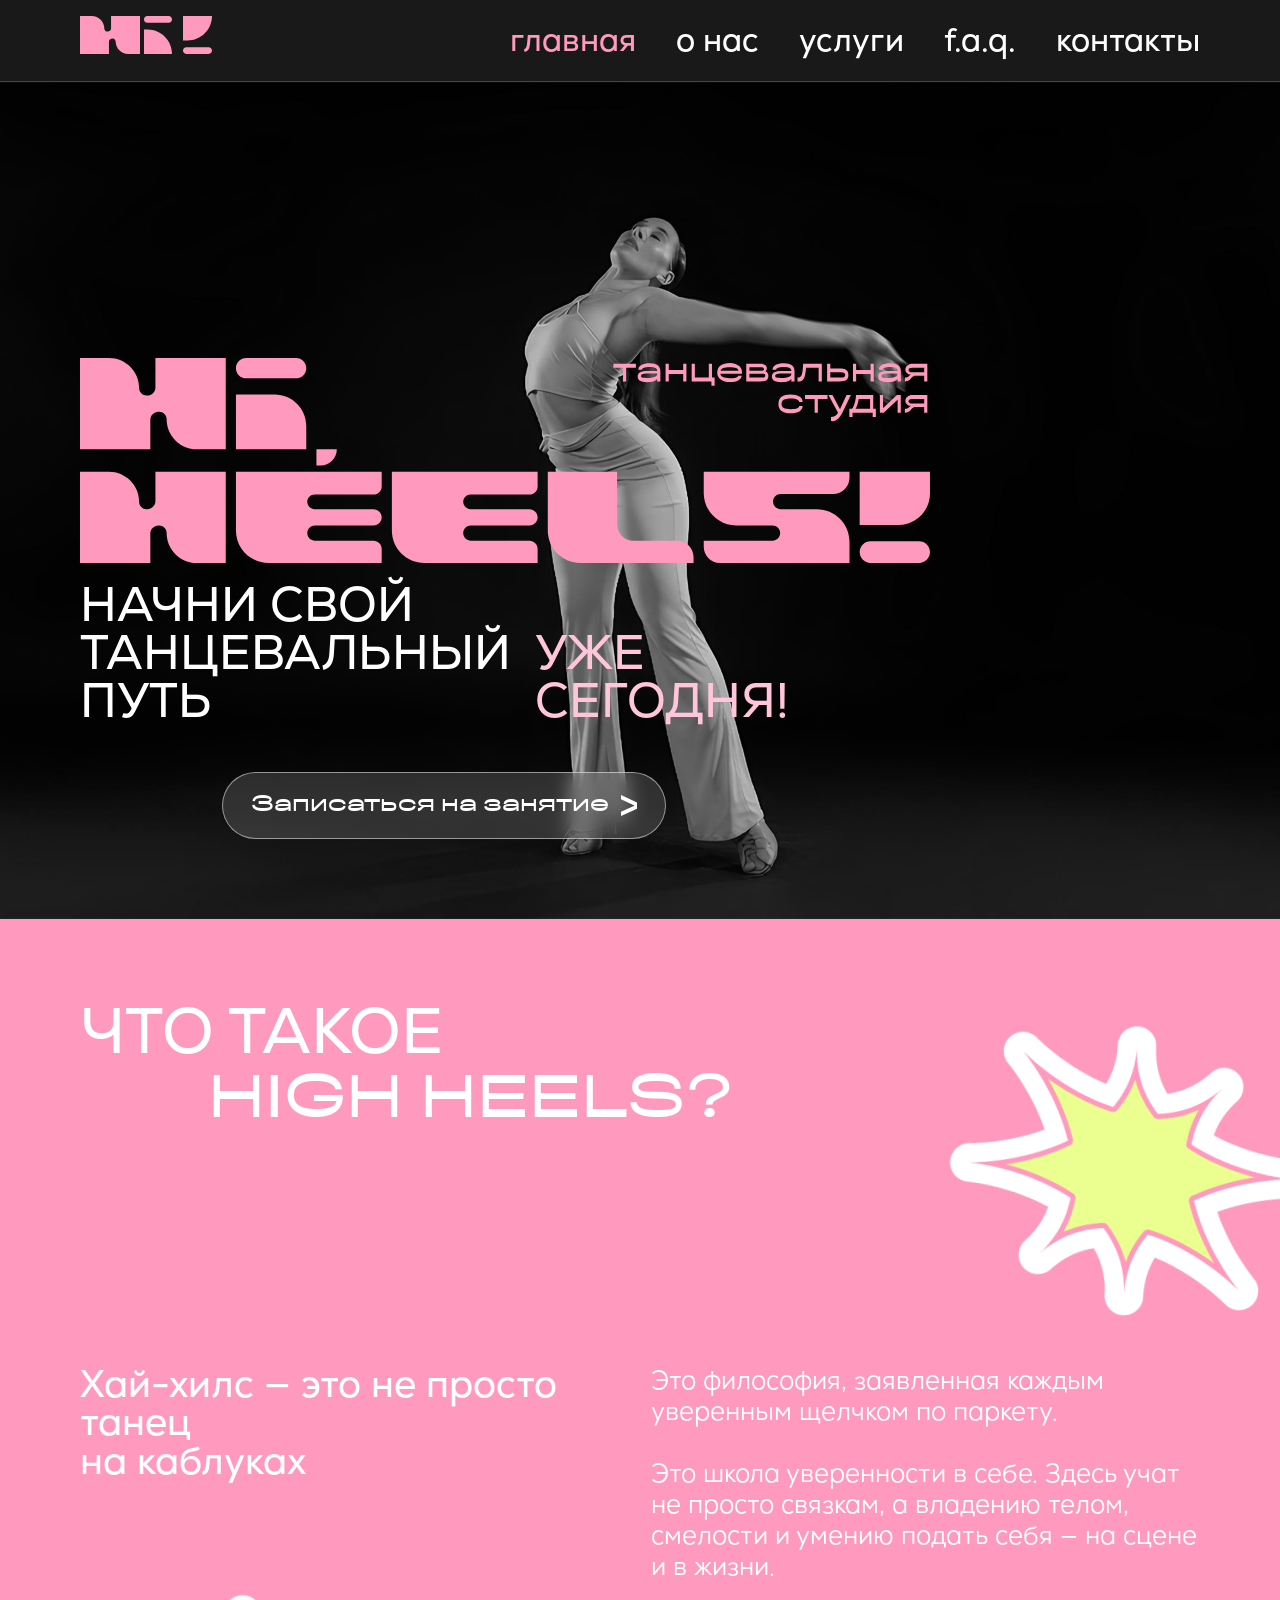
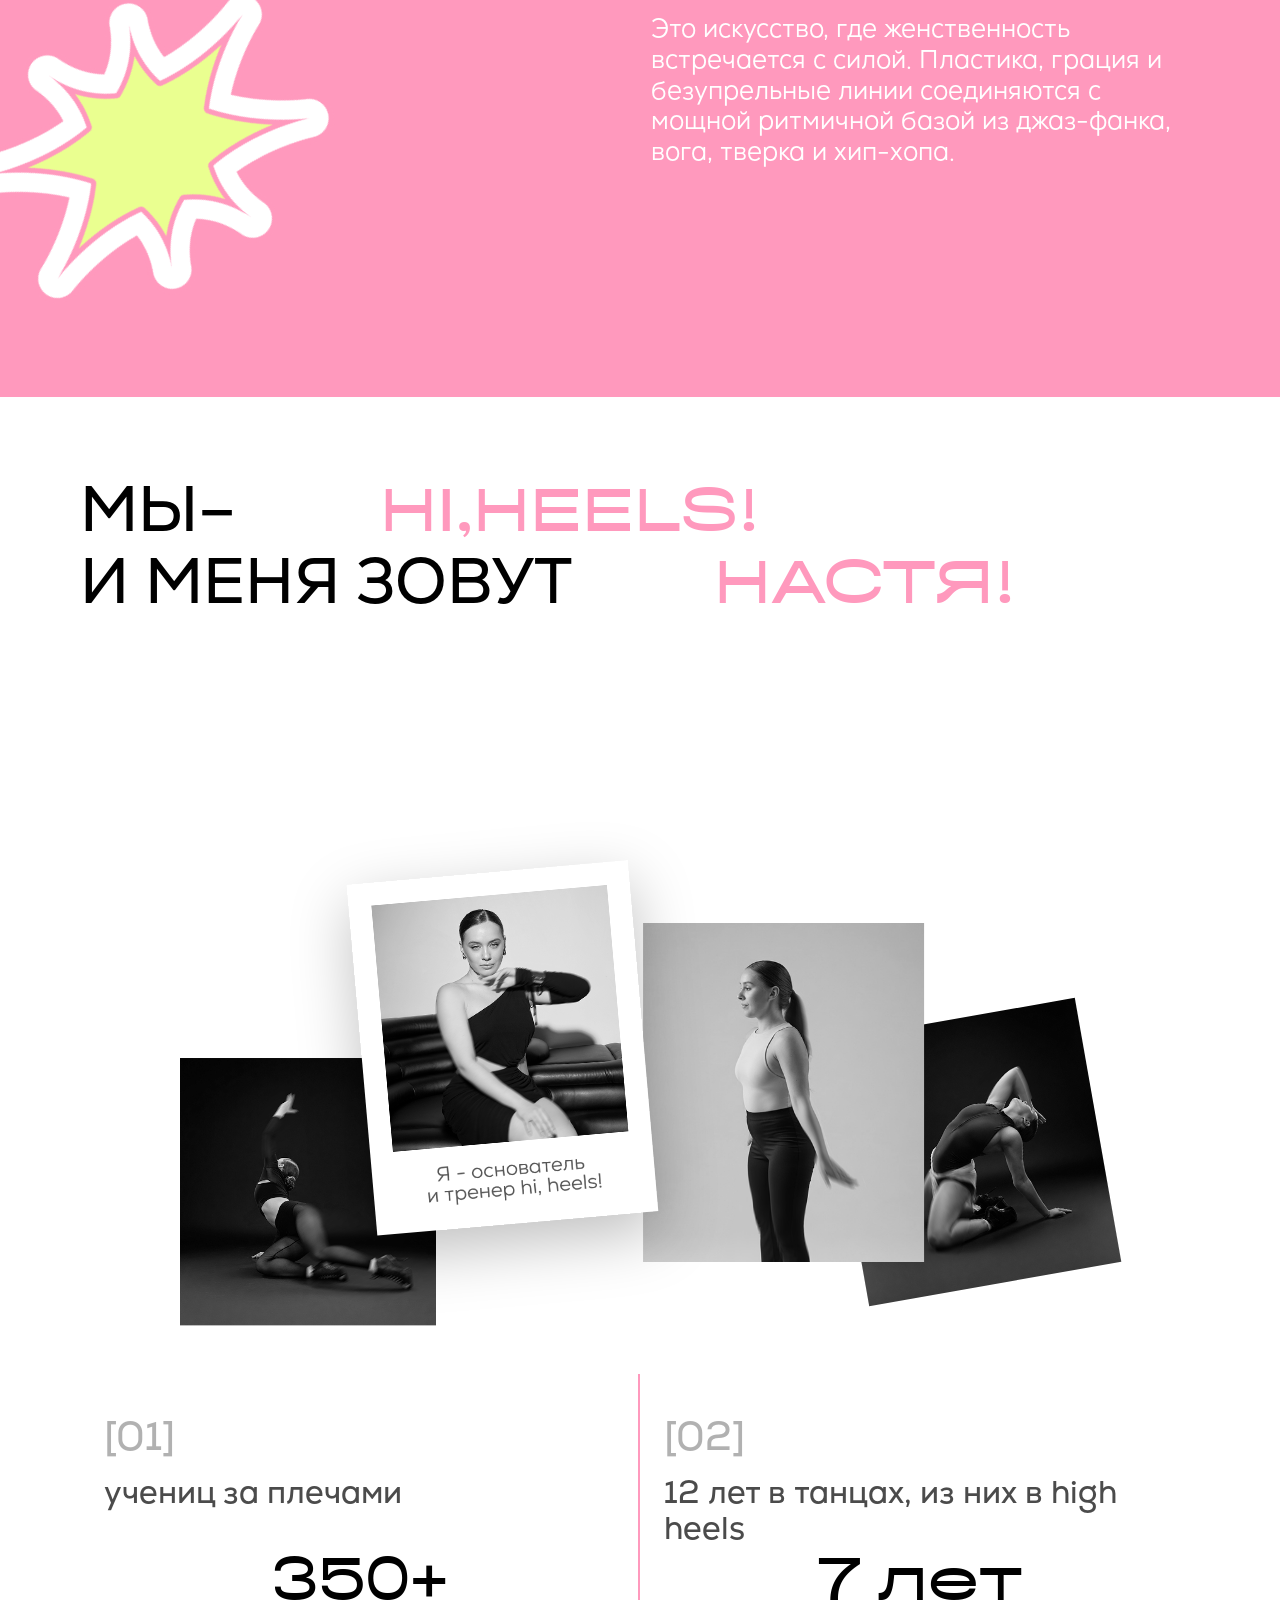
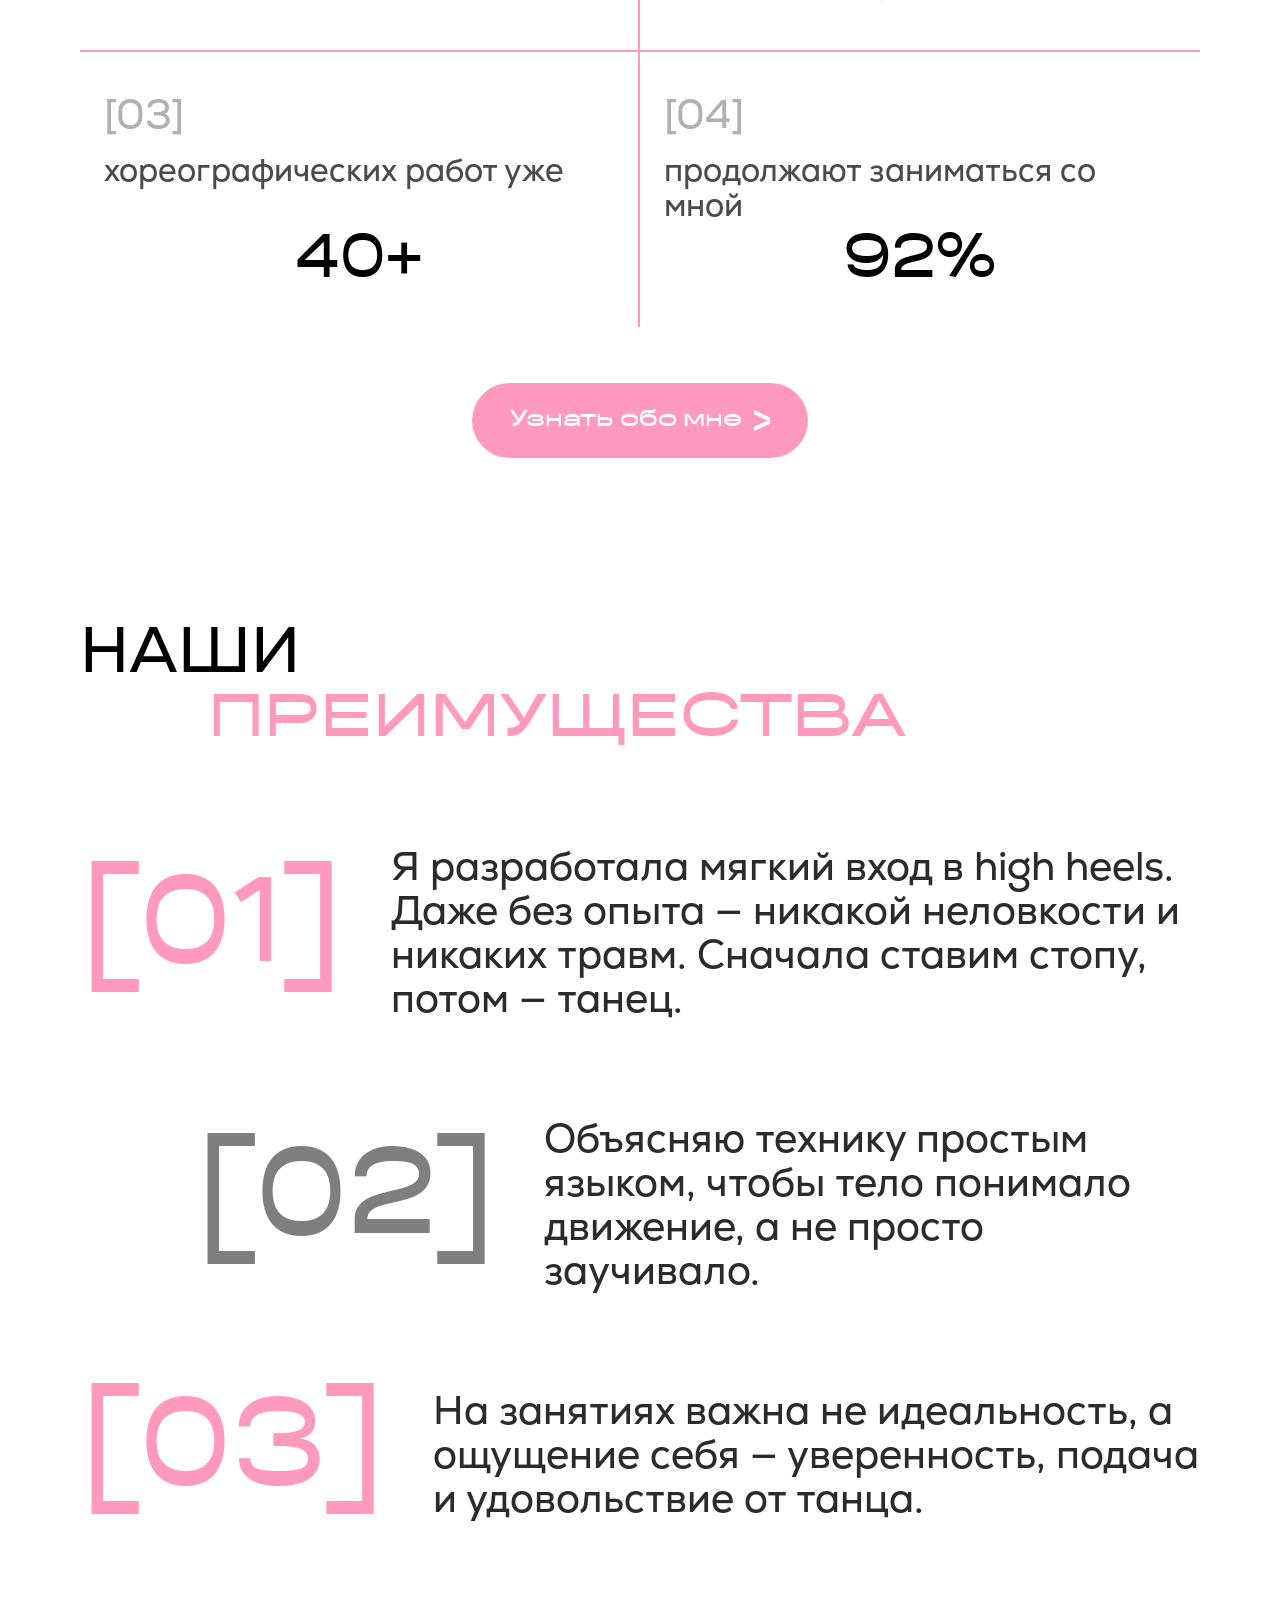
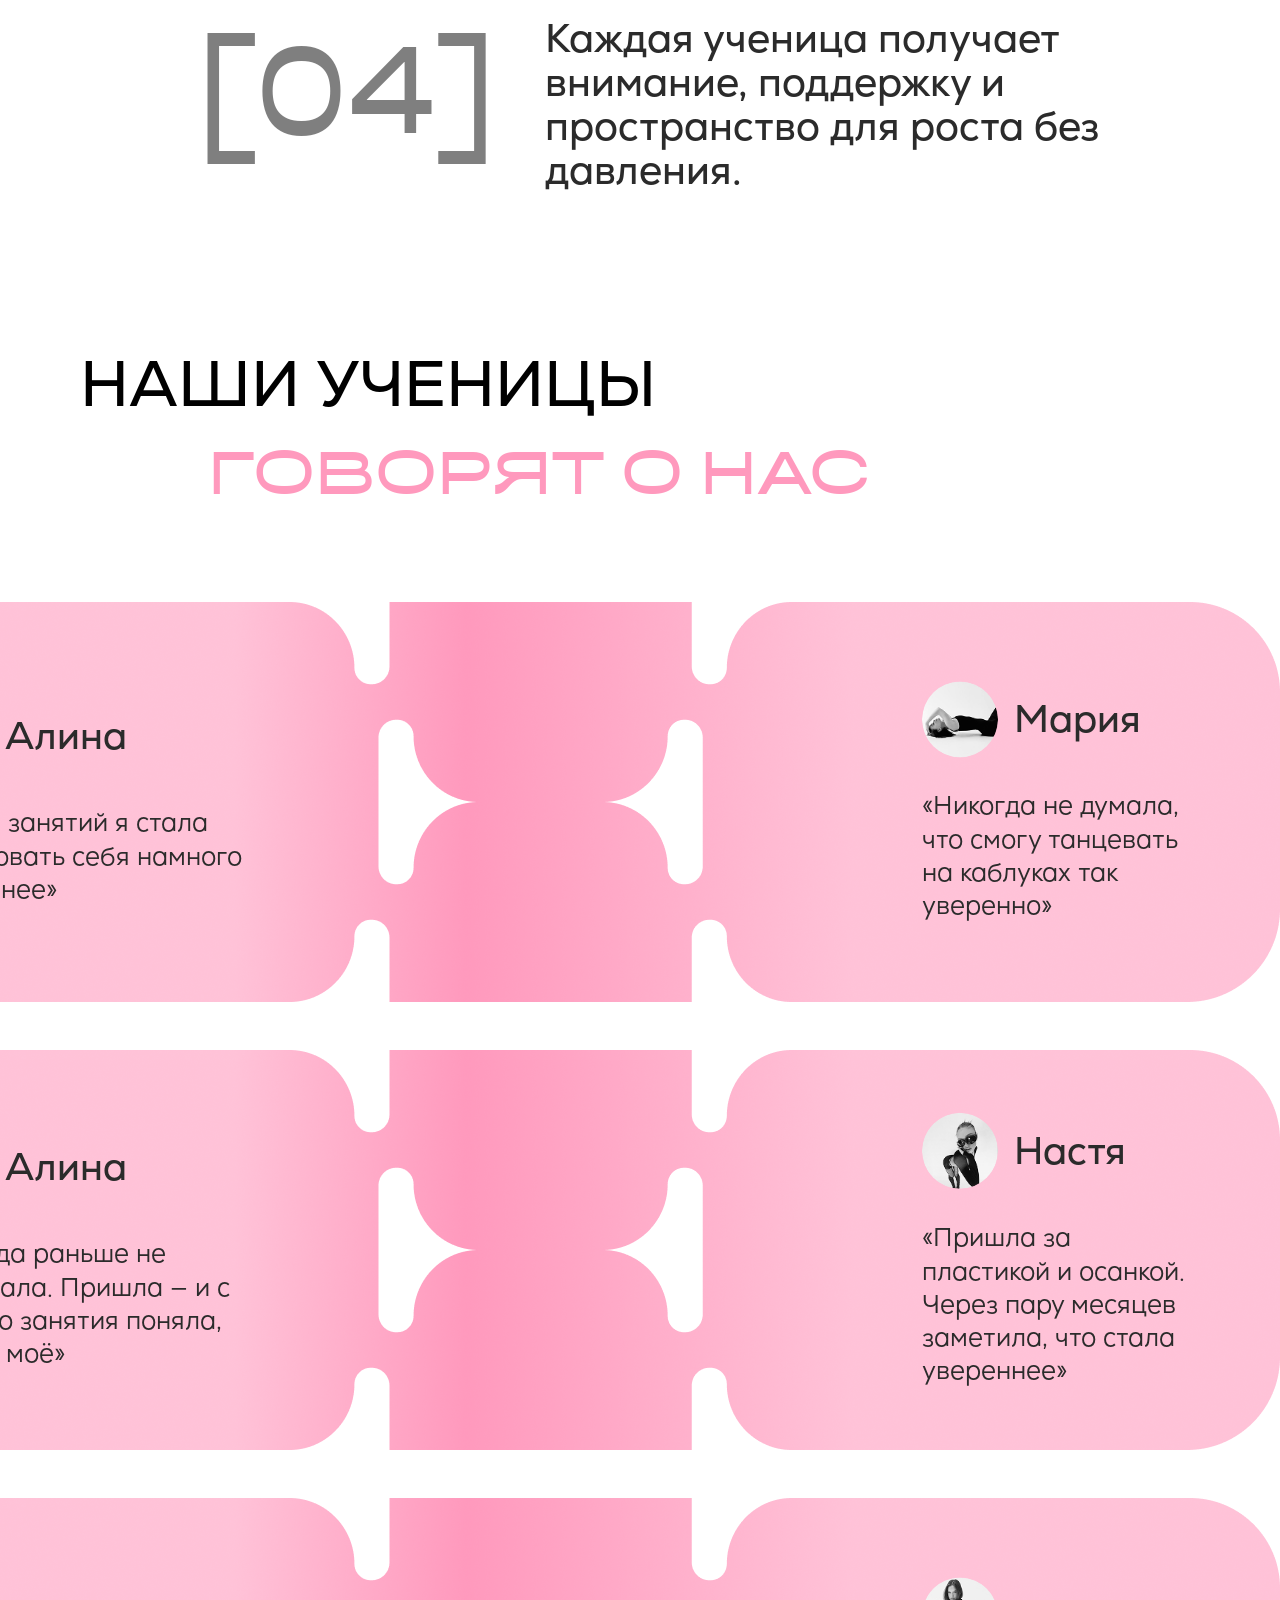
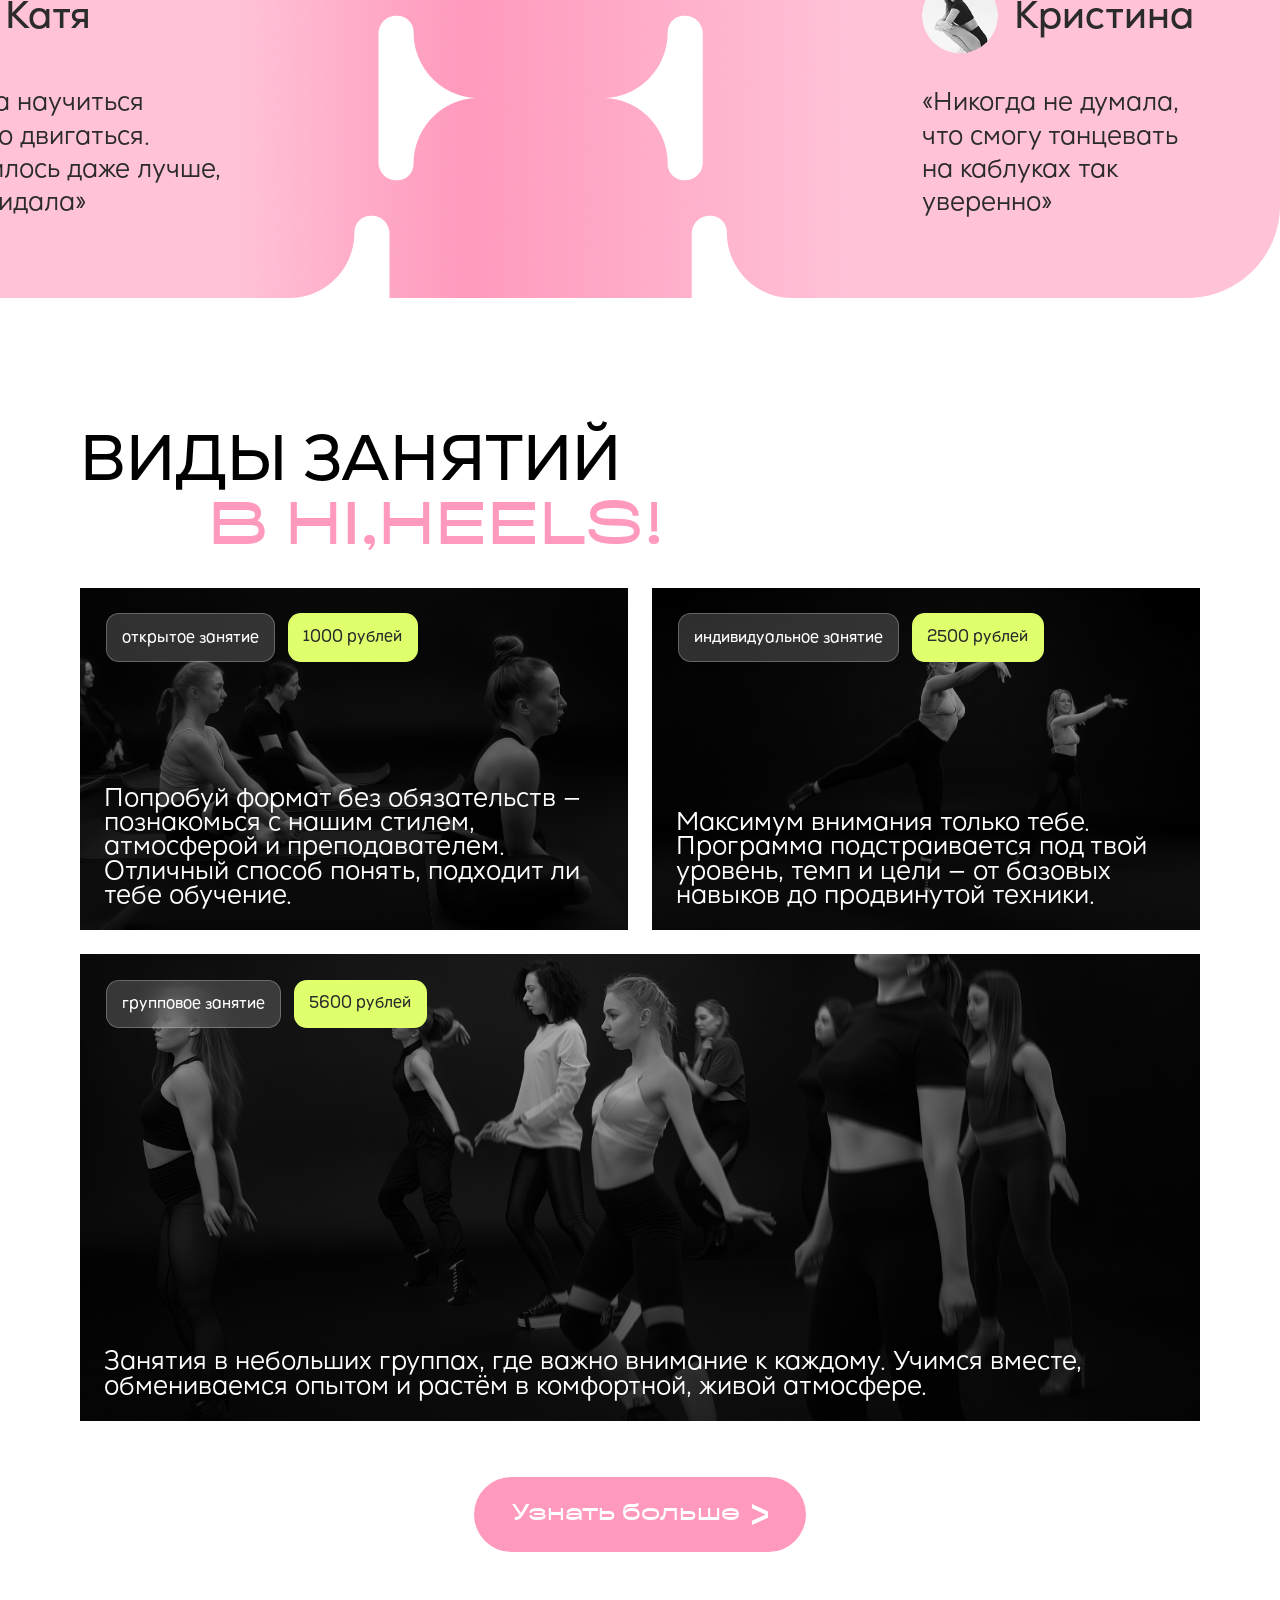
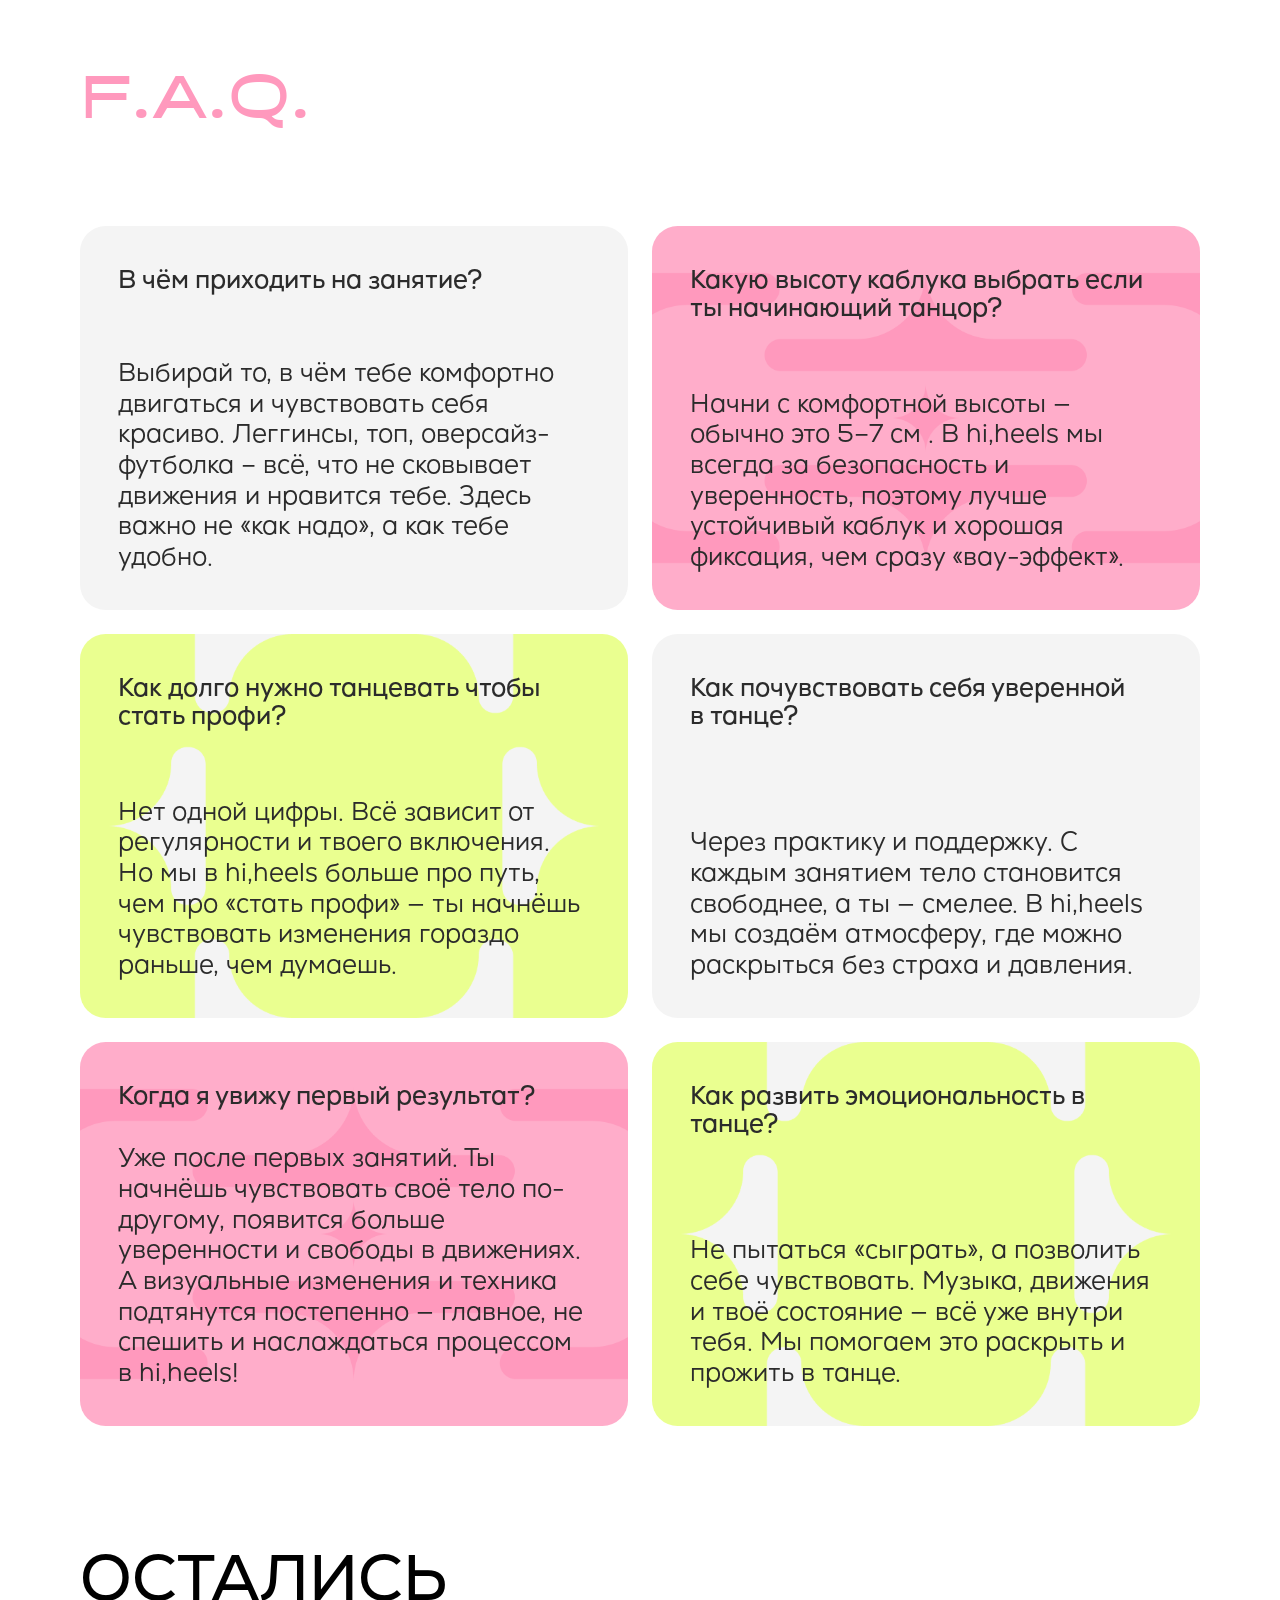
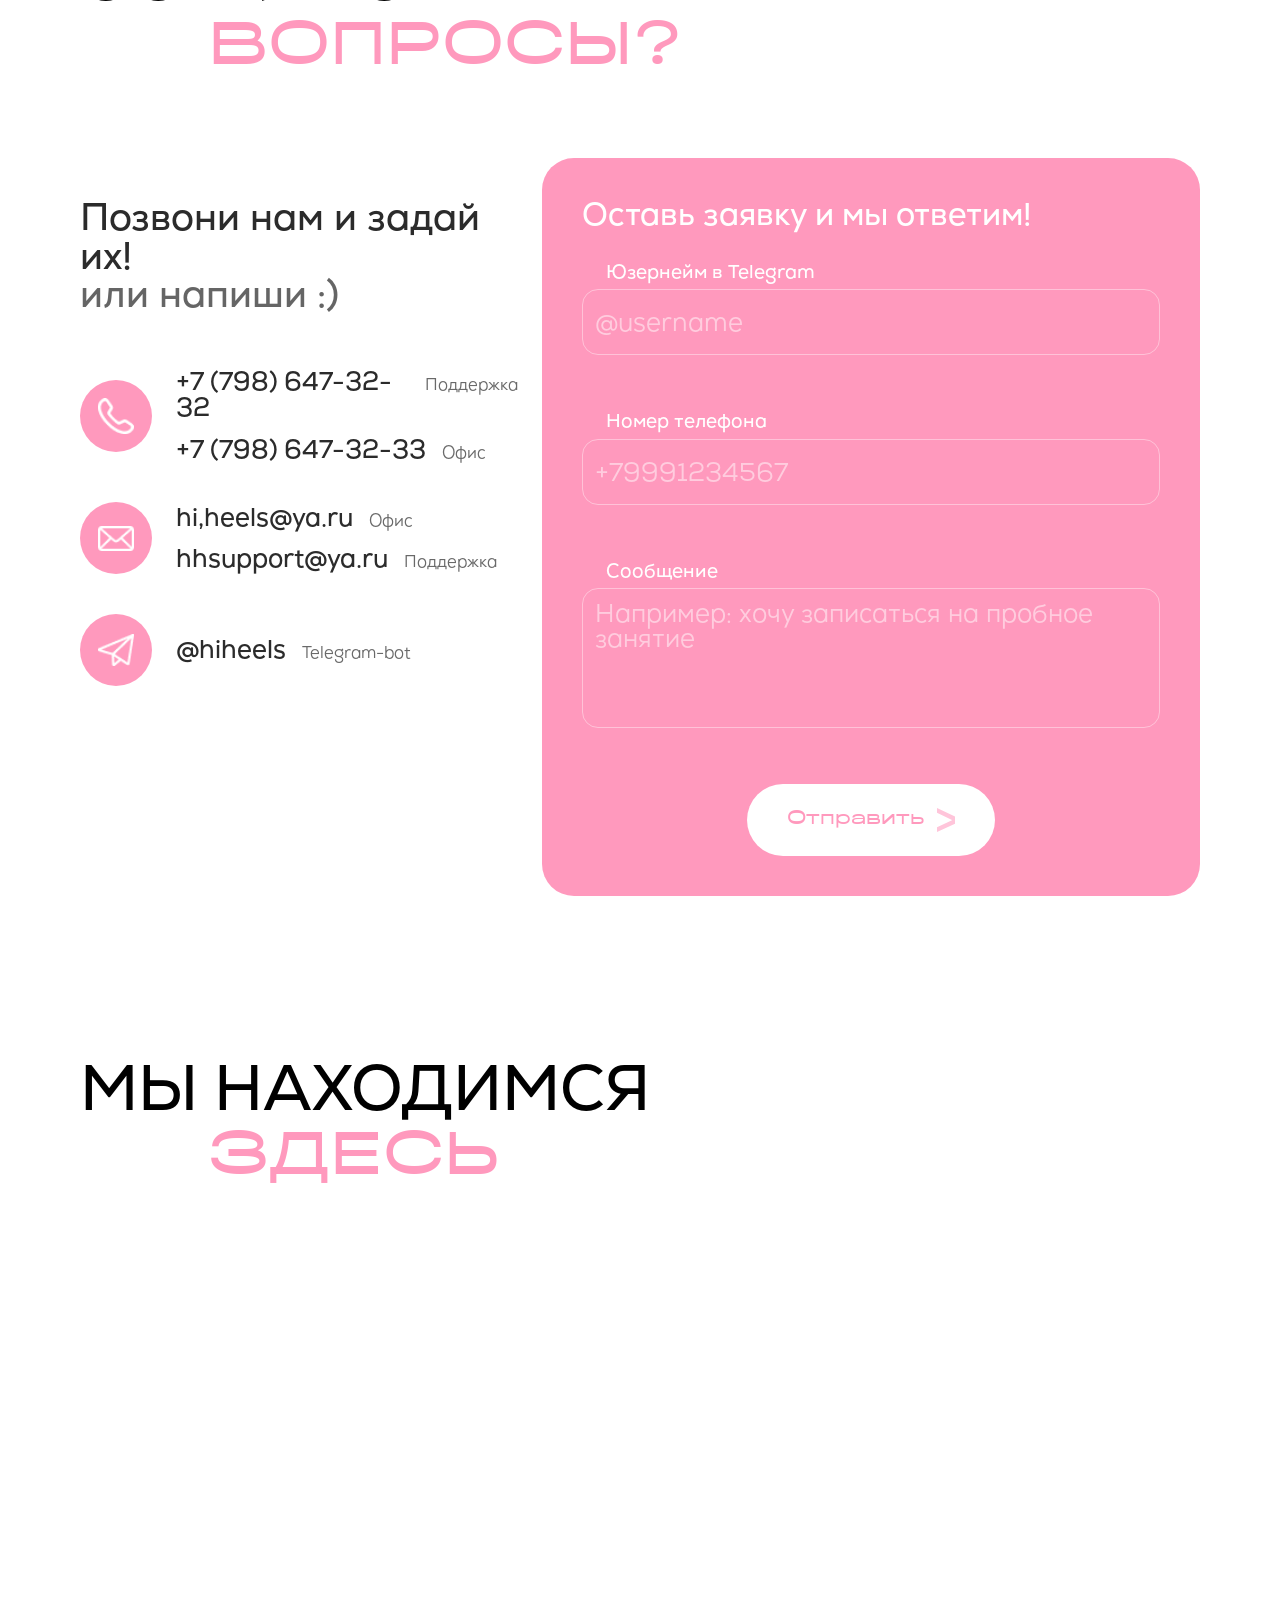
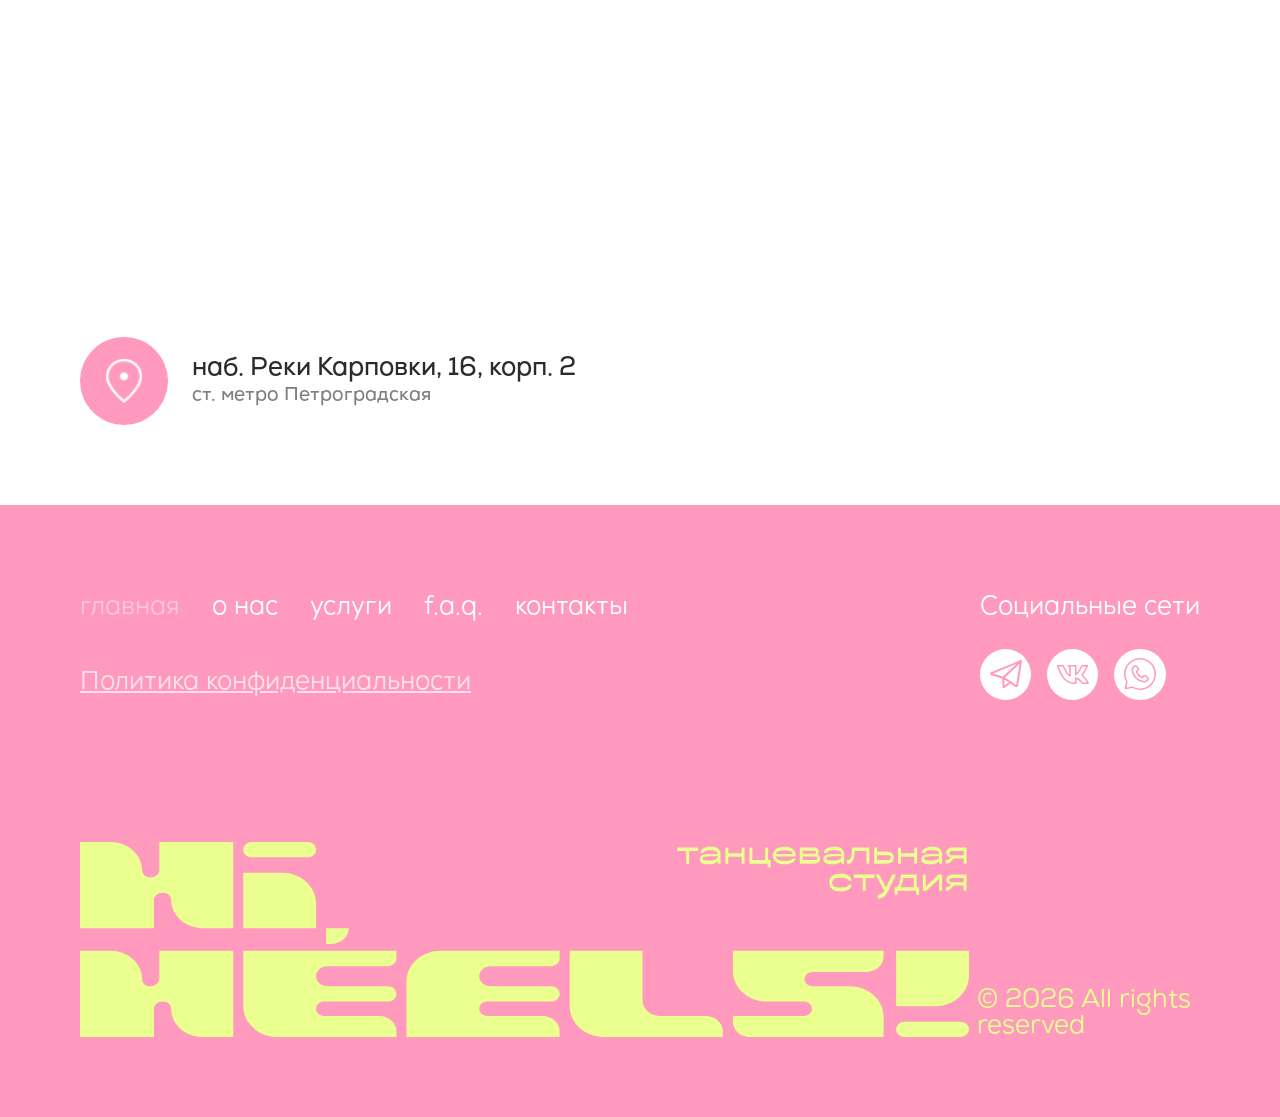
==== commit 537cb5d3: "Update index.html" ====
--- a/index.html
+++ b/index.html
@@ -571,7 +571,7 @@
             <div class="popup">
                 <button class="popup-close" id="popupClose">✕</button>
                 <h2 class="popup-title">Спасибо!</h2>
-                <p class="popup-text">Ваша заявка успешно отправлена.<br>Мы свяжемся с вами в ближайшее время.</p>
+                <p class="popup-text">Твоя заявка успешно отправлена.<br>Мы свяжемся с тобой в ближайшее время!</p>
                 <button class="popup-btn" id="popupBtnOk">Хорошо</button>
             </div>
         </div>
